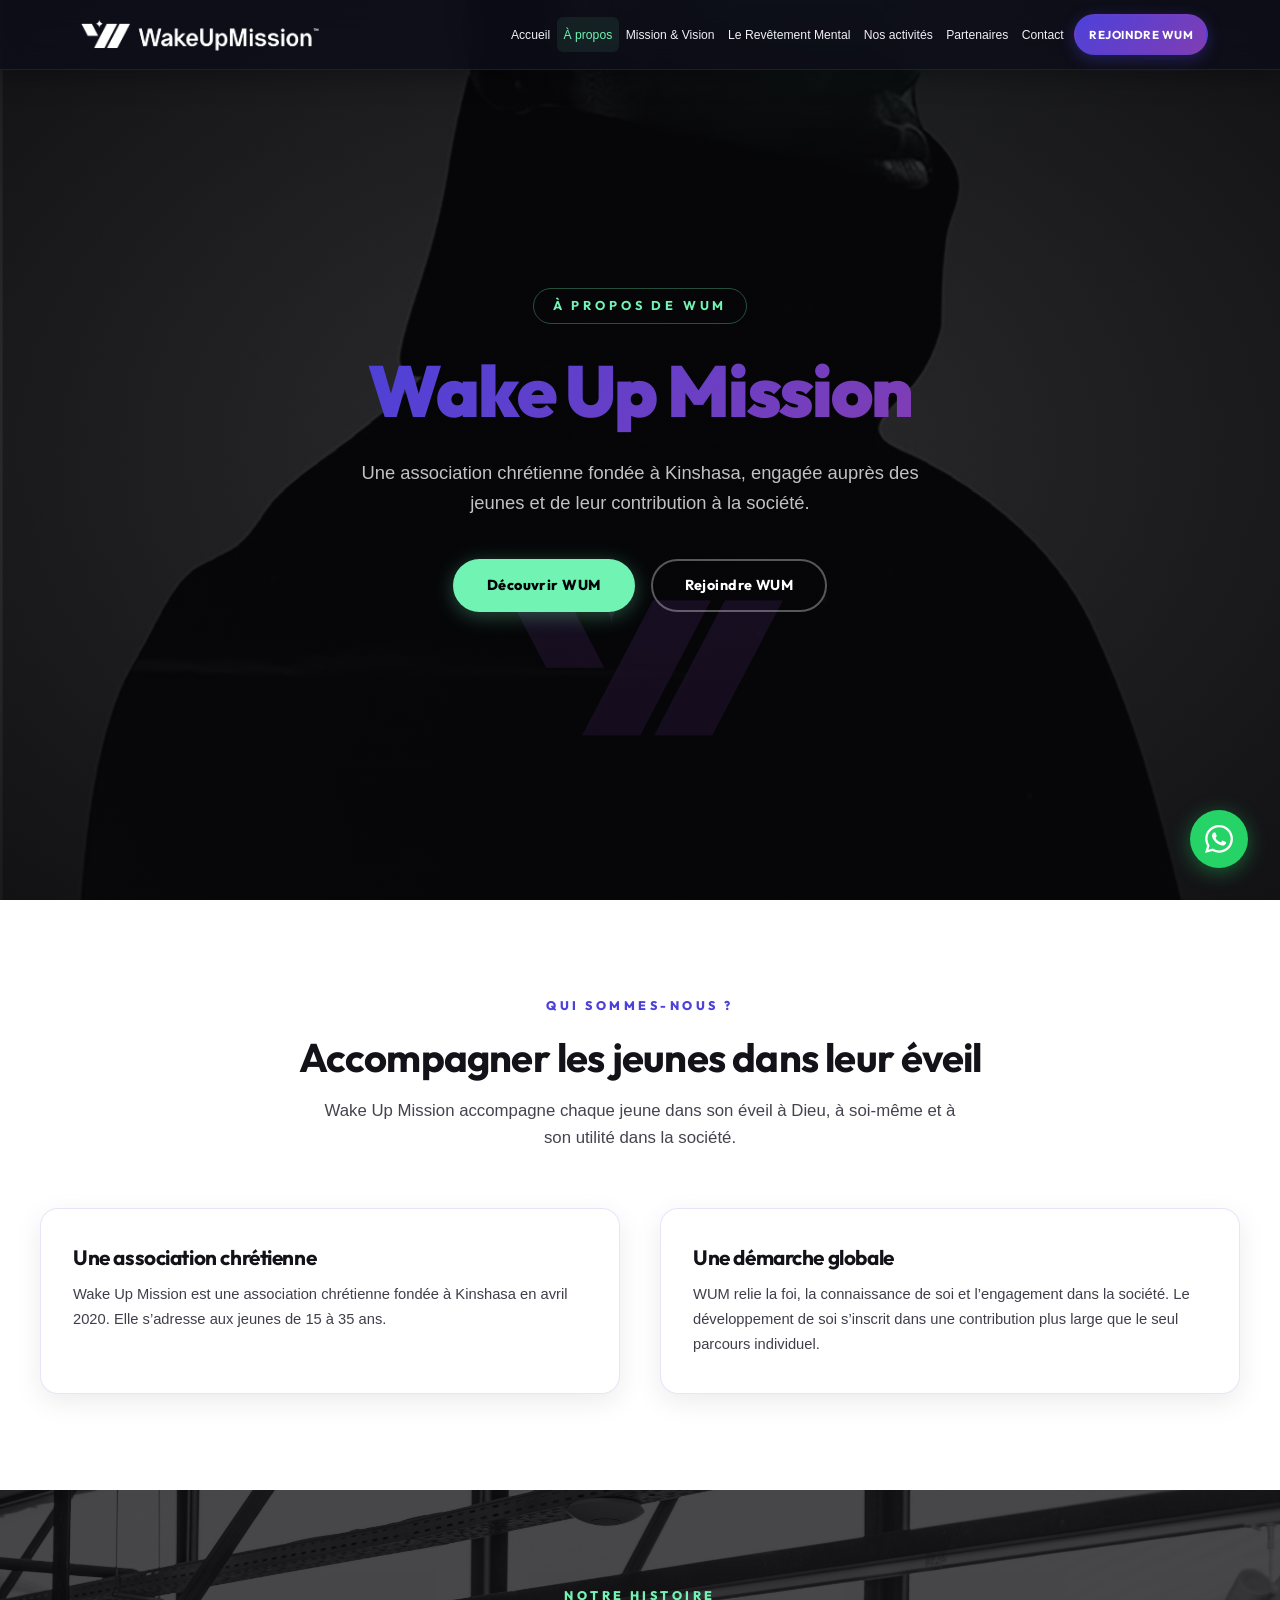
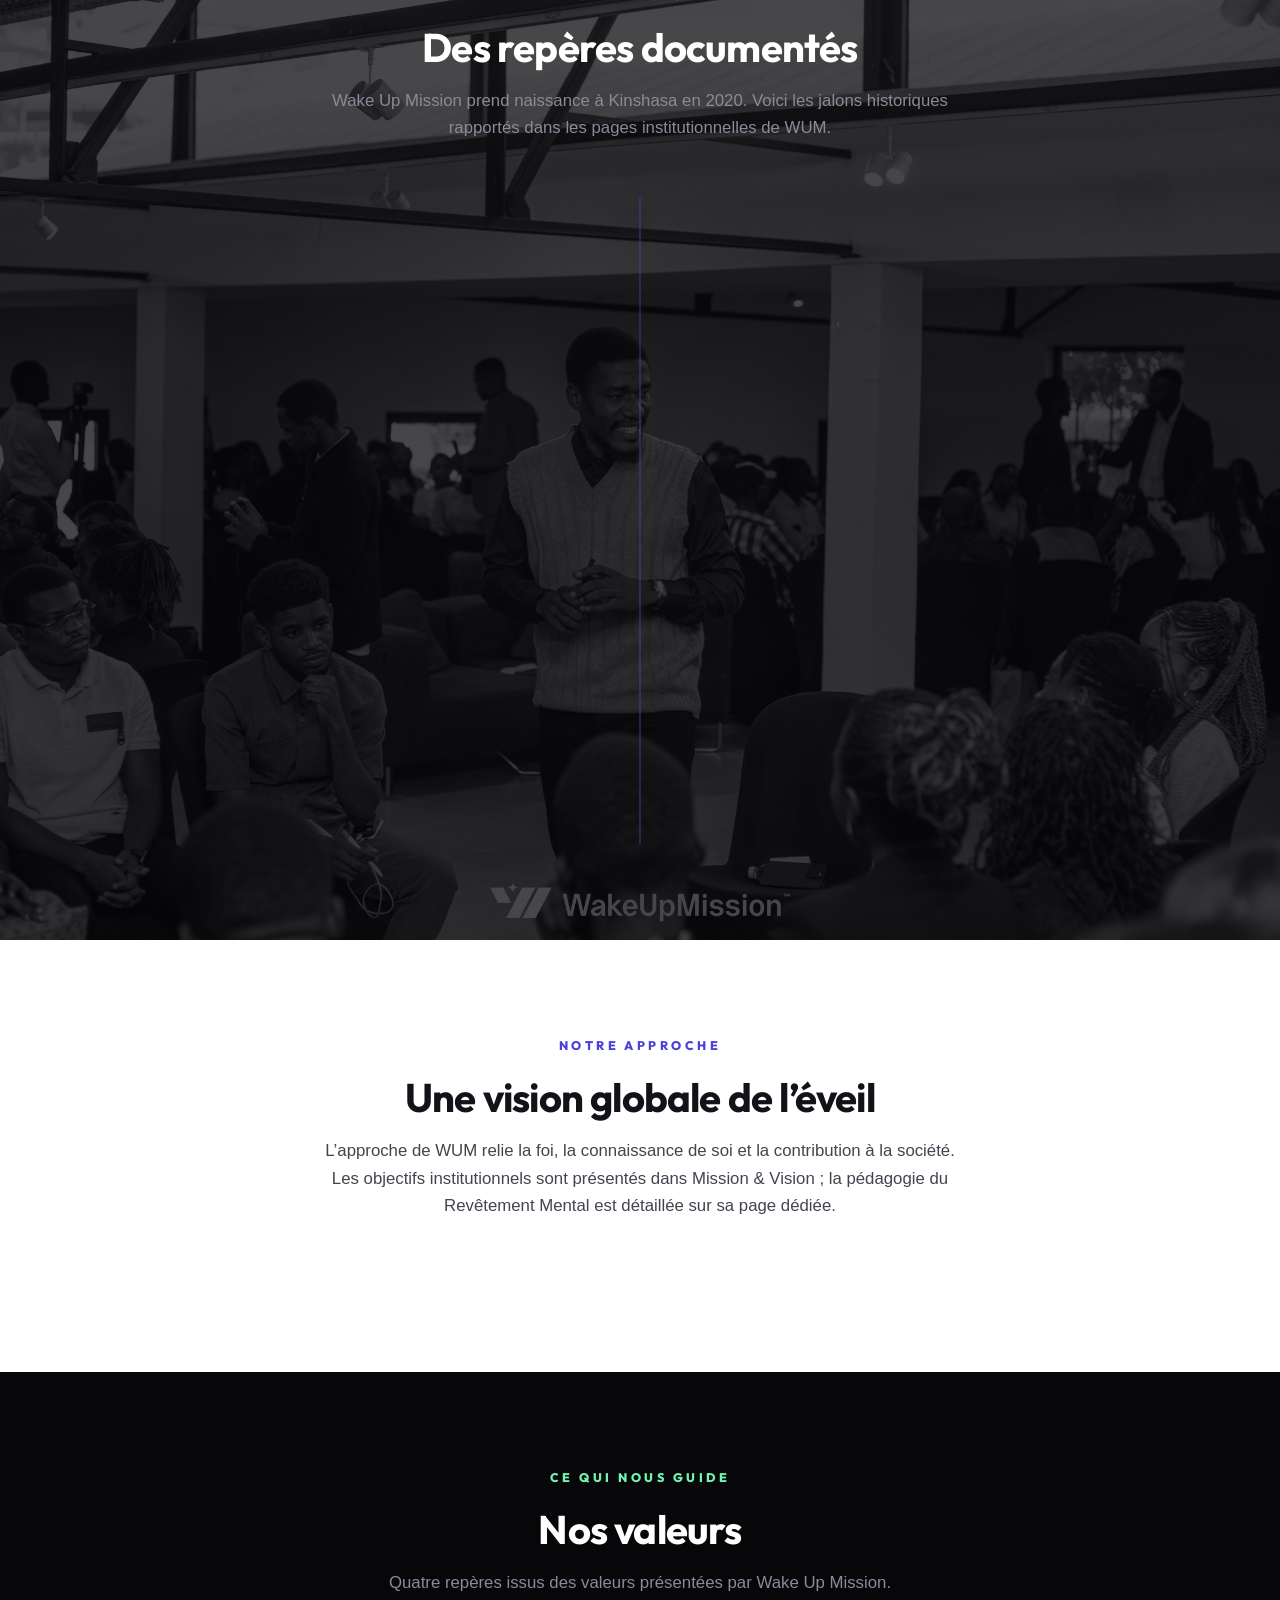
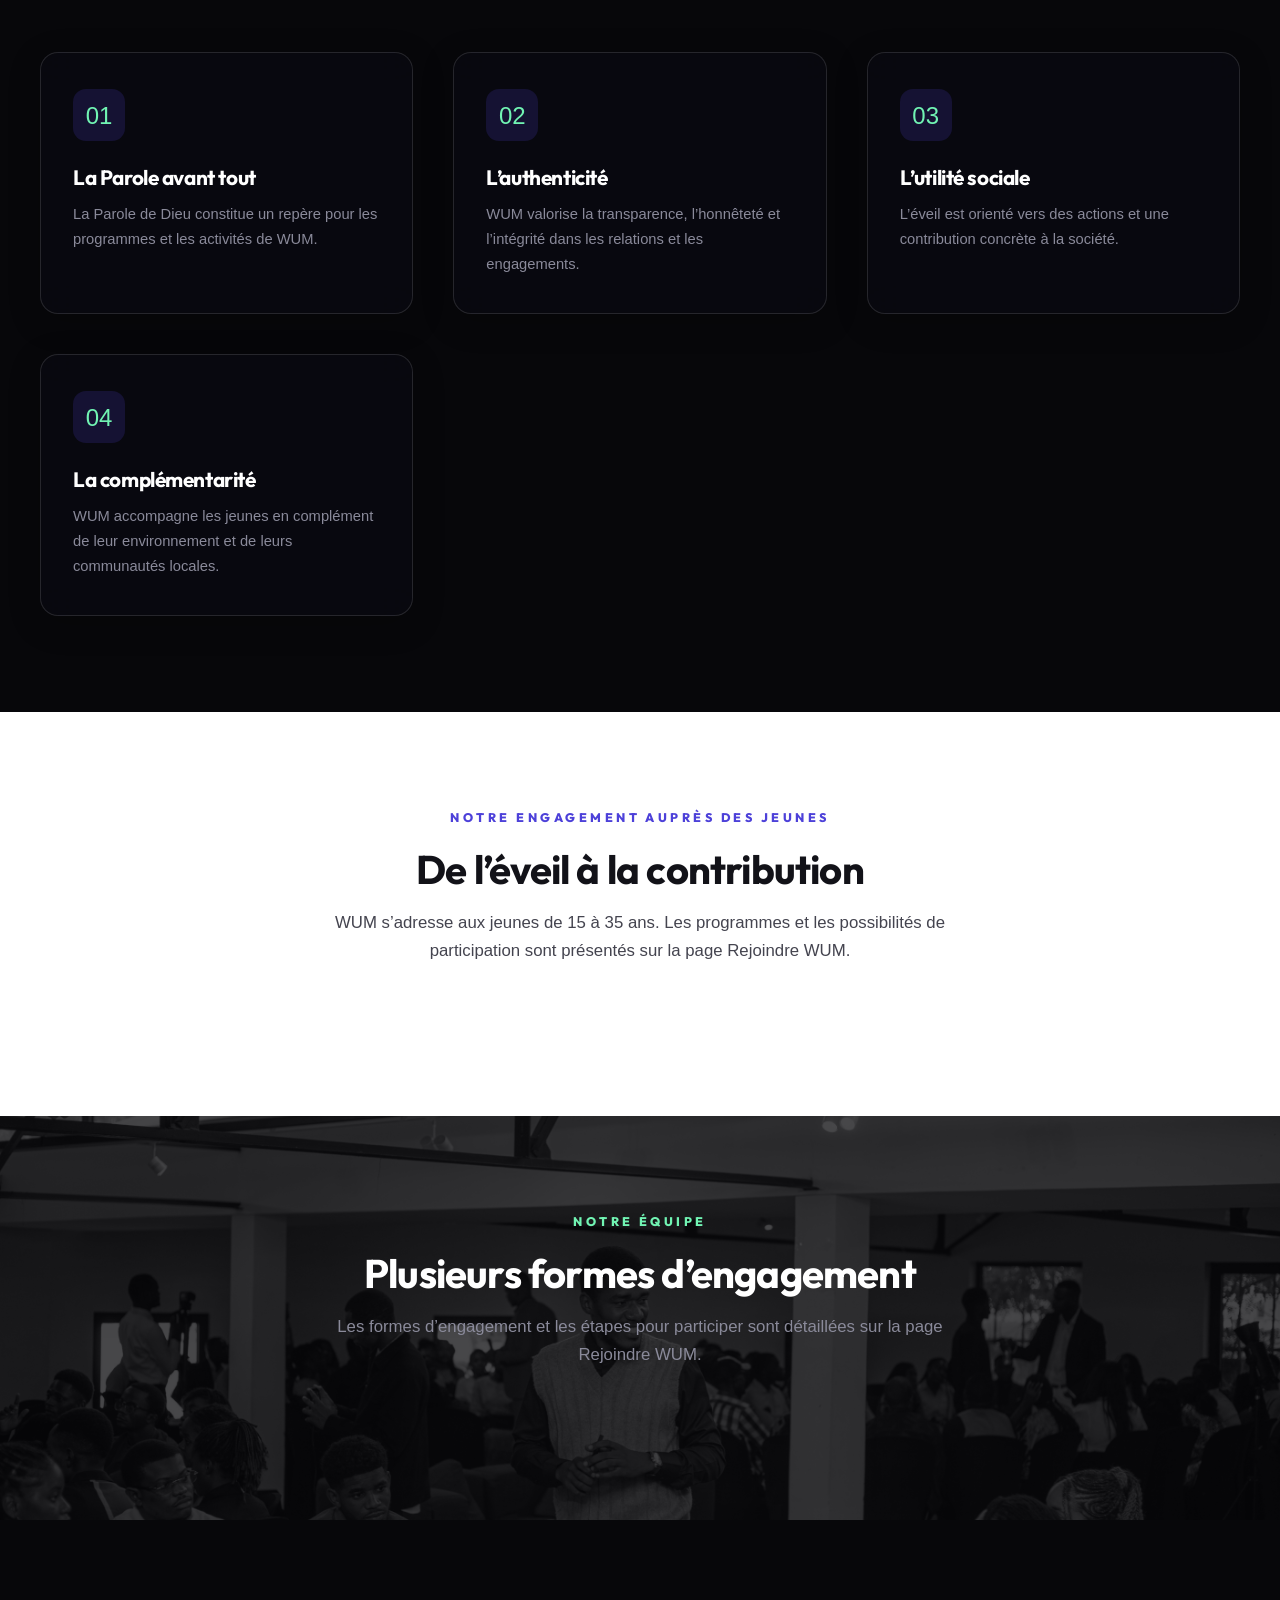
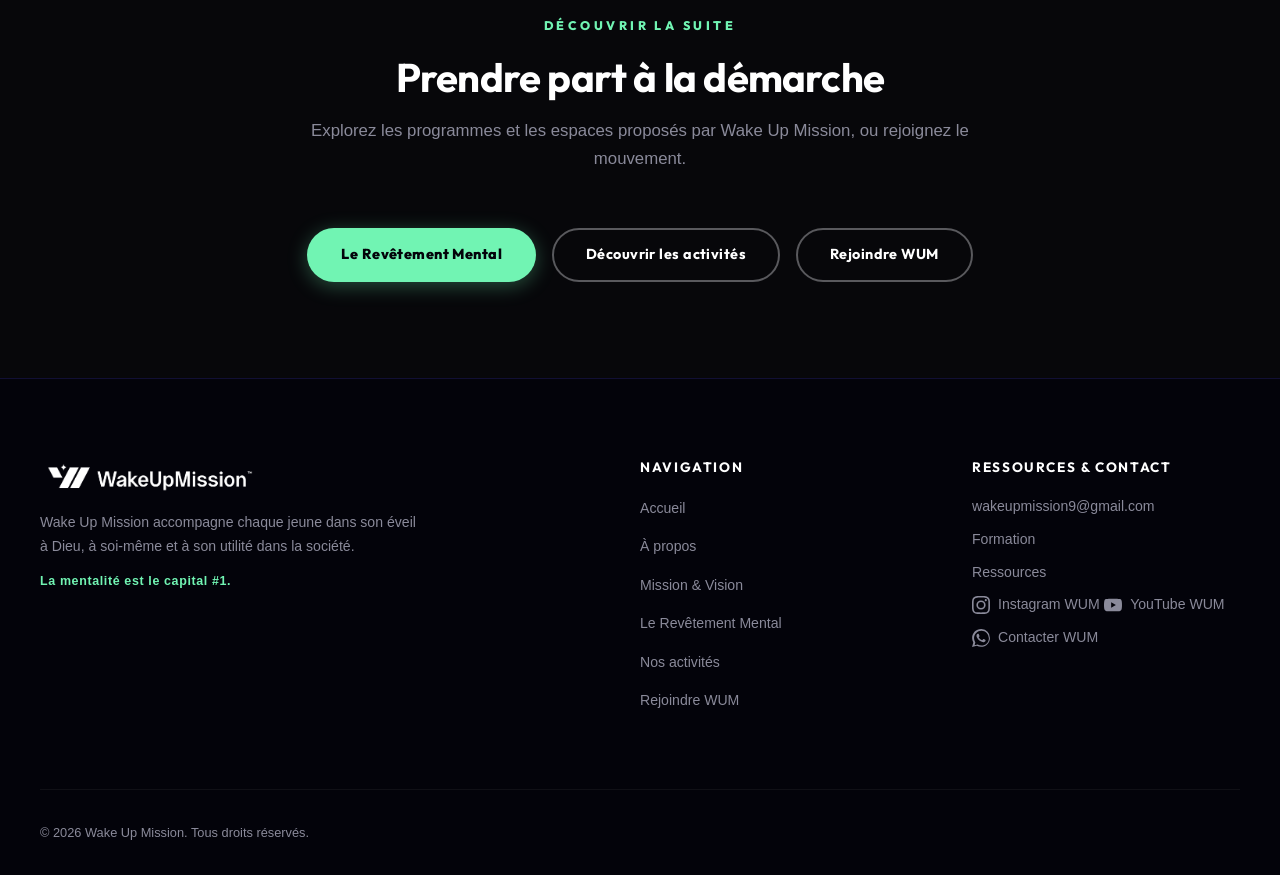
==== a-propos.html @ 87470d87 "Refonte et amélioration du site Wake Up Mission" ====
<!DOCTYPE html>
<html lang="fr">
<head>
  <meta charset="UTF-8" />
  <meta name="viewport" content="width=device-width, initial-scale=1.0" />
  <meta name="description" content="Découvrez Wake Up Mission, association chrétienne fondée à Kinshasa en 2020, sa mission auprès des jeunes, son approche et ses valeurs." />
  <meta name="author" content="Wake Up Mission" />
  <meta property="og:title" content="À propos de Wake Up Mission" />
  <meta property="og:description" content="Wake Up Mission accompagne chaque jeune dans son éveil à Dieu, à soi-même et à son utilité dans la société." />
  <meta property="og:type" content="website" />
  <link rel="icon" href="LOGO_WUM_PNG-01.png" type="image/png" />
  <link rel="manifest" href="manifest.json" />
  <meta name="theme-color" content="#4D41D9" />
  <link rel="stylesheet" href="css/style.css" />
  <link rel="stylesheet" href="css/a-propos.css" />
  <title>À propos de Wake Up Mission</title>
</head>
<body class="page-a-propos">
  <header id="site-header">
    <div class="header-container">
      <a href="index.html" class="logo-link" aria-label="Wake Up Mission - Accueil">
        <img src="LOGO_WUM_PNG-01.png" alt="Logo Wake Up Mission" class="logo-img" />
      </a>
      <nav class="nav-bureau" aria-label="Navigation principale">
        <a href="index.html" class="nav-lien">Accueil</a>
        <a href="a-propos.html" class="nav-lien actif" aria-current="page">À propos</a>
        <a href="mission.html" class="nav-lien">Mission &amp; Vision</a>
        <a href="revetement-mental.html" class="nav-lien">Le Revêtement Mental</a>
        <a href="activites.html" class="nav-lien">Nos activités</a>
        <a href="activites.html#titre-partenariat-rm5" class="nav-lien">Partenaires</a>
        <a href="contact.html" class="nav-lien">Contact</a>
        <a href="rejoindre.html" class="btn-nav-cta">Rejoindre WUM</a>
      </nav>
      <button class="toggle-mobile" id="toggle-menu-mobile" aria-label="Ouvrir le menu" aria-expanded="false">
        <span></span>
        <span></span>
        <span></span>
      </button>
    </div>
  </header>

  <div class="overlay-mobile" id="overlay-mobile"></div>
  <nav class="menu-mobile" id="menu-mobile" aria-label="Navigation mobile">
    <a href="index.html" class="nav-lien">Accueil</a>
    <a href="a-propos.html" class="nav-lien actif" aria-current="page">À propos</a>
    <a href="mission.html" class="nav-lien">Mission &amp; Vision</a>
    <a href="revetement-mental.html" class="nav-lien">Le Revêtement Mental</a>
    <a href="activites.html" class="nav-lien">Nos activités</a>
    <a href="activites.html#titre-partenariat-rm5" class="nav-lien">Partenaires</a>
    <a href="contact.html" class="nav-lien">Contact</a>
    <a href="rejoindre.html" class="btn-nav-cta">Rejoindre WUM</a>
  </nav>

  <main id="contenu-principal">
    <section id="hero" class="hero" aria-labelledby="titre-a-propos">
      <div class="hero-video-conteneur" aria-hidden="true"></div>
      <div class="hero-overlay" aria-hidden="true"></div>
      <div class="hero-contenu">
        <span class="hero-tagline">À propos de WUM</span>
        <h1 class="hero-titre" id="titre-a-propos"><span class="accent">Wake Up Mission</span></h1>
        <p class="hero-sous-titre">
          Une association chrétienne fondée à Kinshasa, engagée auprès des jeunes et de leur contribution à la société.
        </p>
        <div class="hero-actions">
          <a href="#qui-sommes-nous" class="btn btn-aqua">Découvrir WUM</a>
          <a href="rejoindre.html" class="btn btn-secondaire">Rejoindre WUM</a>
        </div>
      </div>
    </section>

    <section id="qui-sommes-nous" class="fond-clair" aria-labelledby="titre-qui-sommes-nous">
      <div class="section-conteneur">
        <span class="section-label">Qui sommes-nous ?</span>
        <h2 class="section-titre" id="titre-qui-sommes-nous">Accompagner les jeunes dans leur éveil</h2>
        <blockquote class="section-intro">
          Wake Up Mission accompagne chaque jeune dans son éveil à Dieu, à soi-même et à son utilité dans la société.
        </blockquote>
        <div class="grille-2">
          <article class="carte">
            <h3>Une association chrétienne</h3>
            <p>Wake Up Mission est une association chrétienne fondée à Kinshasa en avril 2020. Elle s’adresse aux jeunes de 15 à 35 ans.</p>
          </article>
          <article class="carte">
            <h3>Une démarche globale</h3>
            <p>WUM relie la foi, la connaissance de soi et l’engagement dans la société. Le développement de soi s’inscrit dans une contribution plus large que le seul parcours individuel.</p>
          </article>
        </div>
      </div>
    </section>

    <section id="histoire" class="fond-sombre-2" aria-labelledby="titre-histoire">
      <div class="section-conteneur">
        <span class="section-label">Notre histoire</span>
        <h2 class="section-titre" id="titre-histoire">Des repères documentés</h2>
        <p class="section-intro">Wake Up Mission prend naissance à Kinshasa en 2020. Voici les jalons historiques rapportés dans les pages institutionnelles de WUM.</p>
        <div class="timeline">
          <article class="timeline-item">
            <span class="timeline-point" aria-hidden="true"></span>
            <div class="timeline-contenu">
              <p class="timeline-date">Avril 2020 · Kinshasa</p>
              <h3>Fondation de Wake Up Mission</h3>
              <p>Le lancement officiel est daté du 19 avril 2020. Il est marqué par une conférence en ligne intitulée « La dernière heure ».</p>
            </div>
          </article>
          <article class="timeline-item">
            <span class="timeline-point" aria-hidden="true"></span>
            <div class="timeline-contenu">
              <p class="timeline-date">2021</p>
              <h3>Première édition du Revêtement Mental</h3>
              <p>La première édition de la conférence Revêtement Mental est documentée en 2021. Pour découvrir cette démarche, consultez sa page dédiée.</p>
              <a href="revetement-mental.html" class="btn btn-secondaire">Découvrir le Revêtement Mental</a>
            </div>
          </article>
        </div>
      </div>
    </section>

    <section id="approche" class="fond-clair" aria-labelledby="titre-approche">
      <div class="section-conteneur">
        <span class="section-label">Notre approche</span>
        <h2 class="section-titre" id="titre-approche">Une vision globale de l’éveil</h2>
        <p class="section-intro">L’approche de WUM relie la foi, la connaissance de soi et la contribution à la société. Les objectifs institutionnels sont présentés dans <a href="mission.html">Mission &amp; Vision</a> ; la pédagogie du Revêtement Mental est détaillée sur sa <a href="revetement-mental.html">page dédiée</a>.</p>
      </div>
    </section>

    <section id="valeurs" class="fond-sombre" aria-labelledby="titre-valeurs">
      <div class="section-conteneur">
        <span class="section-label">Ce qui nous guide</span>
        <h2 class="section-titre" id="titre-valeurs">Nos valeurs</h2>
        <p class="section-intro">Quatre repères issus des valeurs présentées par Wake Up Mission.</p>
        <div class="grille-2">
          <article class="carte">
            <div class="carte-icone" aria-hidden="true">01</div>
            <h3>La Parole avant tout</h3>
            <p>La Parole de Dieu constitue un repère pour les programmes et les activités de WUM.</p>
          </article>
          <article class="carte">
            <div class="carte-icone" aria-hidden="true">02</div>
            <h3>L’authenticité</h3>
            <p>WUM valorise la transparence, l’honnêteté et l’intégrité dans les relations et les engagements.</p>
          </article>
          <article class="carte">
            <div class="carte-icone" aria-hidden="true">03</div>
            <h3>L’utilité sociale</h3>
            <p>L’éveil est orienté vers des actions et une contribution concrète à la société.</p>
          </article>
          <article class="carte">
            <div class="carte-icone" aria-hidden="true">04</div>
            <h3>La complémentarité</h3>
            <p>WUM accompagne les jeunes en complément de leur environnement et de leurs communautés locales.</p>
          </article>
        </div>
      </div>
    </section>

    <section id="engagement" class="fond-clair" aria-labelledby="titre-engagement">
      <div class="section-conteneur">
        <span class="section-label">Notre engagement auprès des jeunes</span>
        <h2 class="section-titre" id="titre-engagement">De l’éveil à la contribution</h2>
        <p class="section-intro">WUM s’adresse aux jeunes de 15 à 35 ans. Les programmes et les possibilités de participation sont présentés sur la page <a href="rejoindre.html">Rejoindre WUM</a>.</p>
      </div>
    </section>

    <section id="equipe" class="fond-sombre-2" aria-labelledby="titre-equipe">
      <div class="section-conteneur">
        <span class="section-label">Notre équipe</span>
        <h2 class="section-titre" id="titre-equipe">Plusieurs formes d’engagement</h2>
        <p class="section-intro">Les formes d’engagement et les étapes pour participer sont détaillées sur la page <a href="rejoindre.html">Rejoindre WUM</a>.</p>
      </div>
    </section>

    <section id="participer" class="fond-sombre" aria-labelledby="titre-participer">
      <div class="section-conteneur">
        <span class="section-label">Découvrir la suite</span>
        <h2 class="section-titre" id="titre-participer">Prendre part à la démarche</h2>
        <p class="section-intro">Explorez les programmes et les espaces proposés par Wake Up Mission, ou rejoignez le mouvement.</p>
        <div class="hero-actions">
          <a href="revetement-mental.html" class="btn btn-aqua">Le Revêtement Mental</a>
          <a href="activites.html" class="btn btn-secondaire">Découvrir les activités</a>
          <a href="rejoindre.html" class="btn btn-secondaire">Rejoindre WUM</a>
        </div>
      </div>
    </section>
  </main>

  <footer aria-label="Pied de page">
    <div class="footer-grille">
      <div class="footer-marque">
        <div style="display:flex; align-items:center; gap:0.75rem; margin-bottom:1rem;">
          <img src="LOGO_WUM_PNG-01.png" alt="Logo Wake Up Mission" style="height:36px; width:auto;" />
        </div>
        <p>Wake Up Mission accompagne chaque jeune dans son éveil à Dieu, à soi-même et à son utilité dans la société.</p>
        <span class="slogan">La mentalité est le capital #1.</span>
      </div>
      <div class="footer-liens">
        <h4>Navigation</h4>
        <ul>
          <li><a href="index.html">Accueil</a></li>
          <li><a href="a-propos.html" aria-current="page">À propos</a></li>
          <li><a href="mission.html">Mission &amp; Vision</a></li>
          <li><a href="revetement-mental.html">Le Revêtement Mental</a></li>
          <li><a href="activites.html">Nos activités</a></li>
          <li><a href="rejoindre.html">Rejoindre WUM</a></li>
        </ul>
      </div>
      <div class="footer-contact">
        <h4>Ressources &amp; contact</h4>
        <p><a href="mailto:wakeupmission9@gmail.com">wakeupmission9@gmail.com</a></p>
        <p><a href="formations.html">Formation</a></p>
        <p><a href="ressources.html">Ressources</a></p>
        <p class="icone-reseau">
          <svg viewBox="0 0 24 24" fill="currentColor" aria-hidden="true"><path d="M12 2.163c3.204 0 3.584.012 4.85.07 3.252.148 4.771 1.691 4.919 4.919.058 1.265.069 1.645.069 4.849 0 3.205-.012 3.584-.069 4.849-.149 3.225-1.664 4.771-4.919 4.919-1.266.058-1.644.07-4.85.07-3.204 0-3.584-.012-4.849-.07-3.26-.149-4.771-1.699-4.919-4.92-.058-1.265-.07-1.644-.07-4.849 0-3.204.013-3.583.07-4.849.149-3.227 1.664-4.771 4.919-4.919 1.266-.057 1.645-.069 4.849-.069zM12 0C8.741 0 8.333.014 7.053.072 2.695.272.273 2.69.073 7.052.014 8.333 0 8.741 0 12c0 3.259.014 3.668.072 4.948.2 4.358 2.618 6.78 6.98 6.98C8.333 23.986 8.741 24 12 24c3.259 0 3.668-.014 4.948-.072 4.354-.2 6.782-2.618 6.979-6.98.059-1.28.073-1.689.073-4.948 0-3.259-.014-3.667-.072-4.947-.196-4.354-2.617-6.78-6.979-6.98C15.668.014 15.259 0 12 0zm0 5.838a6.162 6.162 0 100 12.324 6.162 6.162 0 000-12.324zM12 16a4 4 0 110-8 4 4 0 010 8zm6.406-11.845a1.44 1.44 0 100 2.881 1.44 1.44 0 000-2.881z"/></svg>
          <a href="https://www.instagram.com/mywake_up" target="_blank" rel="noopener noreferrer">Instagram WUM</a>
        </p>
        <p class="icone-reseau">
          <svg viewBox="0 0 24 24" fill="currentColor" aria-hidden="true"><path d="M23.498 6.186a3.016 3.016 0 00-2.122-2.136C19.505 3.545 12 3.545 12 3.545s-7.505 0-9.377.505A3.017 3.017 0 00.502 6.186C0 8.07 0 12 0 12s0 3.93.502 5.814a3.016 3.016 0 002.122 2.136c1.871.505 9.376.505 9.376.505s7.505 0 9.377-.505a3.015 3.015 0 002.122-2.136C24 15.93 24 12 24 12s0-3.93-.502-5.814zM9.545 15.568V8.432L15.818 12l-6.273 3.568z"/></svg>
          <a href="https://www.youtube.com/@wakeupmission" target="_blank" rel="noopener noreferrer">YouTube WUM</a>
        </p>
        <p class="icone-reseau">
          <svg viewBox="0 0 24 24" fill="currentColor" aria-hidden="true"><path d="M17.472 14.382c-.297-.149-1.758-.867-2.03-.967-.273-.099-.471-.148-.67.15-.197.297-.767.966-.94 1.164-.173.199-.347.298-.644.075-.297-.15-1.255-.463-2.39-1.475-.883-.788-1.48-1.761-1.653-2.059-.173-.297-.018-.458.13-.606.134-.133.298-.347.446-.52.149-.174.198-.298.298-.497.099-.198.05-.371-.025-.52-.075-.149-.669-1.612-.916-2.207-.242-.579-.487-.5-.669-.51-.173-.008-.371-.01-.57-.01-.198 0-.52.074-.792.372-.272.297-1.04 1.016-1.04 2.479 0 1.462 1.065 2.875 1.213 3.074.149.198 2.096 3.2 5.077 4.487.709.306 1.262.489 1.694.625.712.227 1.36.195 1.871.118.571-.085 1.758-.719 2.006-1.413.248-.694.248-1.289.173-1.413m-5.421 7.403h-.004a9.87 9.87 0 01-5.031-1.378l-.361-.214-3.741.982.998-3.648-.235-.374a9.86 9.86 0 01-1.51-5.26c.001-5.45 4.436-9.884 9.888-9.884 2.64 0 5.122 1.03 6.988 2.898a9.825 9.825 0 012.893 6.994c-.003 5.45-4.437 9.884-9.885 9.884m8.413-18.297A11.815 11.815 0 0012.05 0C5.495 0 .16 5.335.157 11.892c0 2.096.547 4.142 1.588 5.945L.057 24l6.305-1.654a11.882 11.882 0 005.683 1.448h.005c6.554 0 11.89-5.335 11.893-11.893a11.821 11.821 0 00-3.48-8.413Z"/></svg>
          <a href="https://wa.me/243835620138?text=Bonjour%20Wake%20Up%20Mission" target="_blank" rel="noopener noreferrer">Contacter WUM</a>
        </p>
      </div>
    </div>
    <div class="footer-bas">
      <p>© 2026 Wake Up Mission. Tous droits réservés.</p>
    </div>
  </footer>

  <a href="https://wa.me/243835620138?text=Bonjour%20Wake%20Up%20Mission" class="whatsapp-flottant" aria-label="Contacter WUM sur WhatsApp" title="Contacter WUM sur WhatsApp" target="_blank" rel="noopener noreferrer">
    <svg viewBox="0 0 24 24" xmlns="http://www.w3.org/2000/svg" aria-hidden="true">
      <path d="M17.472 14.382c-.297-.149-1.758-.867-2.03-.967-.273-.099-.471-.148-.67.15-.197.297-.767.966-.94 1.164-.173.199-.347.223-.644.075-.297-.15-1.255-.463-2.39-1.475-.883-.788-1.48-1.761-1.653-2.059-.173-.297-.018-.458.13-.606.134-.133.298-.347.446-.52.149-.174.198-.298.298-.497.099-.198.05-.371-.025-.52-.075-.149-.669-1.612-.916-2.207-.242-.579-.487-.5-.669-.51-.173-.008-.371-.01-.57-.01-.198 0-.52.074-.792.372-.272.297-1.04 1.016-1.04 2.479 0 1.462 1.065 2.875 1.213 3.074.149.198 2.096 3.2 5.077 4.487.709.306 1.262.489 1.694.625.712.227 1.36.195 1.871.118.571-.085 1.758-.719 2.006-1.413.248-.694.248-1.289.173-1.413-.074-.124-.272-.198-.57-.347m-5.421 7.403h-.004a9.87 9.87 0 01-5.031-1.378l-.361-.214-3.741.982.998-3.648-.235-.374a9.86 9.86 0 01-1.51-5.26c.001-5.45 4.436-9.884 9.888-9.884 2.64 0 5.122 1.03 6.988 2.898a9.825 9.825 0 012.893 6.994c-.003 5.45-4.437 9.884-9.885 9.884m8.413-18.297A11.815 11.815 0 0012.05 0C5.495 0 .16 5.335.157 11.892c0 2.096.547 4.142 1.588 5.945L.057 24l6.305-1.654a11.882 11.882 0 005.683 1.448h.005c6.554 0 11.89-5.335 11.893-11.893a11.821 11.821 0 00-3.48-8.413Z" />
    </svg>
  </a>

  <script src="js/config.js"></script>
  <script src="js/app.js"></script>
</body>
</html>
---- css/style.css ----
/* ==========================================================================
   WAKE UP MISSION - FEUILLE DE STYLE PRINCIPALE (style.css)
   ==========================================================================
   
   ORGANISATION :
   1. Variables CSS (couleurs, polices, transitions)
   2. Reset & Base
   3. Header & Navigation
   4. Hero Section
   5. Sections & Layout
   6. Composants (boutons, cartes, badges)
   7. Timeline
   8. 5 Signes du Wake Up
   9. Activités & Billetterie
   10. Formulaires
   11. Onglets (Tabs)
   12. Module Onboarding
   13. Tableau de Bord
   14. Footer
   15. Bouton WhatsApp flottant
   16. Modal RM5
   17. Responsive Mobile
   
   PALETTE OFFICIELLE (Source : identité_visuelle.pdf, page 50) :
   - Bleu principal  : #4D41D9
   - Violet          : #803DB4
   - Aqua Marine     : #71F4B3  (anciennement #5CFFB0)
   - Noir            : #000000
   - Gris clair      : #D4D6D5
   - Blanc           : #FFFFFF
   
   POUR MODIFIER LES COULEURS : changer uniquement les variables :root
   POUR AJOUTER UNE SECTION : suivre le modèle section/section-container
   ========================================================================== */

/* ------------------------------------------------------------------
   1. VARIABLES CSS - Charte graphique officielle WUM
   Modifier ici pour changer l'ensemble du design du site.
   ------------------------------------------------------------------ */
@import url('https://fonts.googleapis.com/css2?family=Outfit:wght@300;400;500;600;700;800;900&family=Nexa:wght@300;400;500;600;700&display=swap');

:root {
  /* --- Couleurs principales (officielle identité visuelle WUM) --- */
  --bleu-principal: #4D41D9;      /* Couleur bleue principale du logo */
  --violet: #803DB4;              /* Violet secondaire */
  --aqua-marine: #71F4B3;         /* Couleur vive d'accentuation (anciennement #5CFFB0) */
  --noir: #000000;
  --gris-clair: #D4D6D5;
  --blanc: #FFFFFF;

  /* --- Fonds des sections --- */
  --fond-sombre: #07070A;         /* Fond très sombre (dark mode) */
  --fond-sombre-2: #0F0F18;      /* Fond légèrement plus clair pour les cartes */
  --fond-clair: #FFFFFF;          /* Fond blanc pour sections claires */

  /* --- Textes --- */
  --texte-clair: #F0F0F6;         /* Texte sur fond sombre */
  --texte-sombre: #121218;        /* Texte sur fond clair */
  --texte-secondaire: #8A8A9A;    /* Légendes, sous-titres */

  /* --- Dégradés --- */
  --gradient-bleu-violet: linear-gradient(135deg, #4D41D9 0%, #803DB4 100%);
  --gradient-sombre: linear-gradient(180deg, #07070A 0%, #0F0F18 100%);
  --gradient-aqua: linear-gradient(135deg, #71F4B3 0%, #4D41D9 100%);
  --glass-bg: rgba(13, 13, 25, 0.80);
  --glass-border: rgba(77, 65, 217, 0.25);
  --glass-shadow: 0 8px 40px rgba(0, 0, 0, 0.5);
  --overlay-photo: rgba(7, 7, 10, 0.74);
  --verre-sombre: rgba(12, 12, 22, 0.48);
  --verre-clair: rgba(255, 255, 255, 0.58);
  --texte-footer: #8A8A9A;
  --blanc: #FFFFFF;
  --bleu-principal: #4D41D9;
  --police-titre: 'Outfit', sans-serif;

  /* --- Typographies --- */
  /* Police display condensée pour les titres (SemiBold à Black) */
  --police-titre: 'Outfit', sans-serif;
  /* Police douce pour le texte courant (Nexa selon charte WUM) */
  --police-corps: 'Nexa', sans-serif;

  /* --- Transitions --- */
  --transition-lisse: all 0.35s cubic-bezier(0.25, 0.8, 0.25, 1);
  --transition-rapide: all 0.18s ease;

  /* --- Espacements standard --- */
  --max-largeur: 1200px;
  --padding-section: 6rem 2rem;
}


/* ------------------------------------------------------------------
   2. RESET & BASE
   Styles de réinitialisation et valeurs par défaut globales.
   ------------------------------------------------------------------ */
*, *::before, *::after {
  margin: 0;
  padding: 0;
  box-sizing: border-box;
}

html {
  scroll-behavior: smooth;
  font-size: 16px;
}

body {
  font-family: var(--police-corps);
  background-color: var(--fond-sombre);
  /* Background image removed per request */
  background-image: none;
  color: var(--texte-clair);
  line-height: 1.65;
  overflow-x: hidden;
  -webkit-font-smoothing: antialiased;
}

/* Titres : utilisation de la police Outfit pour toute la hiérarchie */
h1, h2, h3, h4, h5, h6 {
  font-family: var(--police-titre);
  font-weight: 700;
  letter-spacing: -0.02em;
  line-height: 1.2;
}

a {
  text-decoration: none;
  color: inherit;
  transition: var(--transition-rapide);
}

img {
  max-width: 100%;
  height: auto;
  display: block;
}

ul {
  list-style: none;
}


/* ------------------------------------------------------------------
   3. HEADER & NAVIGATION
   Barre de navigation fixe avec effet glassmorphism.
   
   COMMENT MODIFIER :
   - Changer la hauteur : modifier padding dans .header-container
   - Changer la couleur de fond : modifier --glass-bg
   - Ajouter/supprimer des liens : modifier les HTML des nav
   ------------------------------------------------------------------ */
header {
  position: fixed;
  top: 0;
  left: 0;
  width: 100%;
  z-index: 1000;
  background: var(--glass-bg);
  backdrop-filter: blur(14px);
  -webkit-backdrop-filter: blur(14px);
  border-bottom: 1px solid var(--glass-border);
  box-shadow: 0 2px 30px rgba(0, 0, 0, 0.4);
  transition: var(--transition-lisse);
}

.header-container {
  display: flex;
  justify-content: space-between;
  align-items: center;
  max-width: var(--max-largeur);
  margin: 0 auto;
  padding: 0.85rem 2rem;
}

/* --- Logo et nom de la structure --- */
.logo-link {
  display: flex;
  align-items: center;
  gap: 0.75rem;
}

.logo-img {
  height: 42px;
  width: auto;
  object-fit: contain;
}

/* Nom affiché à côté du logo — uniquement "Wake Up Mission" */
.logo-texte {
  font-family: var(--police-titre);
  font-size: 1.05rem;
  font-weight: 800;
  color: var(--blanc);
  letter-spacing: 0.04em;
  line-height: 1.15;
}

/* --- Navigation bureau (desktop) --- */
.nav-bureau {
  display: flex;
  align-items: center;
  gap: 0.25rem;
}

.nav-lien {
  font-size: 0.875rem;
  font-weight: 500;
  padding: 0.45rem 0.9rem;
  color: var(--texte-clair);
  border-radius: 6px;
  transition: var(--transition-rapide);
}

.nav-lien:hover,
.nav-lien.actif {
  color: var(--aqua-marine);
  background: rgba(113, 244, 179, 0.08);
}

/* Bouton CTA dans la nav */
.btn-nav-cta {
  background: var(--gradient-bleu-violet);
  color: var(--blanc) !important;
  font-weight: 700;
  padding: 0.55rem 1.3rem;
  border-radius: 50px;
  border: 2px solid transparent;
  font-family: var(--police-titre);
  font-size: 0.8rem;
  letter-spacing: 0.04em;
  text-transform: uppercase;
  box-shadow: 0 4px 15px rgba(77, 65, 217, 0.35);
  transition: var(--transition-lisse);
  margin-left: 0.5rem;
}

.btn-nav-cta:hover {
  background: transparent;
  border-color: var(--bleu-principal);
  color: var(--blanc) !important;
  box-shadow: 0 4px 20px rgba(77, 65, 217, 0.5);
  transform: translateY(-2px);
}

/* --- Bouton bascule menu mobile --- */
.toggle-mobile {
  display: none;
  background: none;
  border: none;
  cursor: pointer;
  padding: 0.4rem;
  flex-direction: column;
  gap: 5px;
}

.toggle-mobile span {
  display: block;
  width: 26px;
  height: 2px;
  background-color: var(--blanc);
  transition: var(--transition-lisse);
  transform-origin: center;
}

/* Animation croix lors de l'ouverture */
.toggle-mobile.ouvert span:nth-child(1) { transform: rotate(45deg) translate(5px, 5px); }
.toggle-mobile.ouvert span:nth-child(2) { opacity: 0; transform: scaleX(0); }
.toggle-mobile.ouvert span:nth-child(3) { transform: rotate(-45deg) translate(5px, -5px); }

/* --- Panneau de navigation mobile ---
   NOTE: Ce panneau n'est visible qu'en version mobile (max-width: 992px).
   Il est masqué sur desktop via display:none du .toggle-mobile.
   ------------------------------------------------------------------ */
.menu-mobile {
  position: fixed;
  top: 0;
  right: -100%;
  width: 280px;
  height: 100vh;
  background: #0D0D1A;
  border-left: 1px solid var(--glass-border);
  padding: 5.5rem 1.75rem 2rem 1.75rem;
  display: flex;
  flex-direction: column;
  gap: 0.5rem;
  box-shadow: -15px 0 40px rgba(0, 0, 0, 0.6);
  transition: right 0.4s cubic-bezier(0.25, 0.8, 0.25, 1);
  z-index: 999;
}

.menu-mobile.ouvert {
  right: 0;
}

/* Overlay sombre derrière le menu mobile */
.overlay-mobile {
  display: none;
  position: fixed;
  top: 0;
  left: 0;
  width: 100vw;
  height: 100vh;
  background: rgba(0, 0, 0, 0.7);
  z-index: 998;
}

.overlay-mobile.actif {
  display: block;
}

.menu-mobile .nav-lien {
  font-size: 1.05rem;
  padding: 0.7rem 1rem;
}

.menu-mobile .btn-nav-cta {
  margin-left: 0;
  margin-top: 1rem;
  text-align: center;
  display: block;
}


/* ------------------------------------------------------------------
   4. HERO SECTION - Page d'accueil
   Bannière principale de plein écran avec vidéo d'ambiance.
   
   COMMENT MODIFIER :
   - Remplacer la vidéo : changer l'attribut src dans <video>
   - Modifier le texte : éditer le contenu dans index.html
   - Ajuster l'opacité de la vidéo : modifier opacity dans .hero-video
   ------------------------------------------------------------------ */
.hero {
  position: relative;
  height: 100vh;
  min-height: 620px;
  display: flex;
  align-items: center;
  justify-content: center;
  padding: 0 2rem;
  overflow: hidden;
  background-image: url('../Image/WUM_ID.png');
  background-position: center center;
  background-size: cover;
  background-repeat: no-repeat;
}

/* Conteneur de la boucle vidéo */
.hero-video-conteneur {
  position: absolute;
  inset: 0;
  z-index: 1;
}

.hero-video {
  width: 100%;
  height: 100%;
  object-fit: cover;
  opacity: 0.28;
  filter: saturate(1.3) hue-rotate(-10deg);
}

/* Overlay dégradé sombre par-dessus la vidéo */
.hero-overlay {
  position: absolute;
  inset: 0;
  background: radial-gradient(ellipse at center, rgba(7, 7, 10, 0.72) 0%, rgba(7, 7, 10, 0.92) 100%);
  z-index: 2;
}

.hero-contenu {
  position: relative;
  z-index: 3;
  max-width: 820px;
  text-align: center;
}

.hero-tagline {
  display: inline-block;
  font-family: var(--police-titre);
  font-size: 0.8rem;
  font-weight: 700;
  color: var(--aqua-marine);
  letter-spacing: 0.3em;
  text-transform: uppercase;
  margin-bottom: 1.5rem;
  padding: 0.4rem 1.2rem;
  border: 1px solid rgba(113, 244, 179, 0.3);
  border-radius: 50px;
}

.hero-titre {
  font-size: clamp(2.5rem, 6vw, 4.5rem);
  font-weight: 900;
  color: var(--blanc);
  margin-bottom: 1.5rem;
  letter-spacing: -0.03em;
}

.hero-titre .accent {
  background: var(--gradient-bleu-violet);
  -webkit-background-clip: text;
  -webkit-text-fill-color: transparent;
  background-clip: text;
}

.hero-sous-titre {
  font-size: 1.15rem;
  color: rgba(240, 240, 246, 0.8);
  margin-bottom: 2.5rem;
  max-width: 600px;
  margin-left: auto;
  margin-right: auto;
  font-weight: 400;
}

.hero-actions {
  display: flex;
  gap: 1rem;
  justify-content: center;
  flex-wrap: wrap;
}

/* Badge Instagram dans le Hero */
.hero-instagram {
  display: flex;
  align-items: center;
  gap: 0.6rem;
  justify-content: center;
  margin-top: 2rem;
  opacity: 0.65;
}

.hero-instagram a {
  font-size: 0.85rem;
  color: var(--aqua-marine);
  font-weight: 500;
}

.hero-instagram a:hover { opacity: 0.8; }


/* ------------------------------------------------------------------
   5. SECTIONS & LAYOUT GÉNÉRAL
   Chaque section alterne entre fond sombre et fond clair.
   ------------------------------------------------------------------ */
section {
  padding: var(--padding-section);
  width: 100%;
}

.section-conteneur {
  max-width: var(--max-largeur);
  margin: 0 auto;
  width: 100%;
}

/* Label discret au-dessus du titre de section */
.section-label {
  display: block;
  font-family: var(--police-titre);
  font-size: 0.78rem;
  font-weight: 800;
  letter-spacing: 0.28em;
  text-transform: uppercase;
  margin-bottom: 1rem;
  text-align: center;
}

.fond-sombre .section-label { color: var(--aqua-marine); }
.fond-sombre-2 .section-label { color: var(--aqua-marine); }
.fond-clair .section-label { color: var(--bleu-principal); }

.section-titre {
  font-size: clamp(1.8rem, 4vw, 2.5rem);
  text-align: center;
  margin-bottom: 1rem;
}

.fond-sombre .section-titre { color: var(--blanc); }
.fond-sombre-2 .section-titre { color: var(--blanc); }
.fond-clair .section-titre { color: var(--texte-sombre); }

.section-intro {
  text-align: center;
  max-width: 660px;
  margin: 0 auto 3.5rem auto;
  font-size: 1.05rem;
}

.fond-sombre .section-intro { color: var(--texte-secondaire); }
.fond-sombre-2 .section-intro { color: var(--texte-secondaire); }
.fond-clair .section-intro { color: #44444F; }

/* Fond des sections */
.fond-sombre {
  background-color: var(--fond-sombre);
  color: var(--texte-clair);
}

.fond-sombre-2 {
  position: relative;
  isolation: isolate;
  background-color: var(--fond-sombre-2);
  background-image: url('../Image/IMG_1357.JPG');
  background-position: center center;
  background-size: cover;
  background-repeat: no-repeat;
  color: var(--texte-clair);
}

.fond-sombre-2::before {
  content: '';
  position: absolute;
  inset: 0;
  background: var(--overlay-photo);
  z-index: 0;
  pointer-events: none;
}

.fond-sombre-2 > * {
  position: relative;
  z-index: 1;
}

.fond-clair {
  background-color: var(--fond-clair);
  color: var(--texte-sombre);
}

/* Grilles réutilisables */
.grille-3 {
  display: grid;
  grid-template-columns: repeat(auto-fit, minmax(280px, 1fr));
  gap: 2rem;
}

.grille-2 {
  display: grid;
  grid-template-columns: repeat(auto-fit, minmax(320px, 1fr));
  gap: 2.5rem;
}


/* ------------------------------------------------------------------
   6. COMPOSANTS : BOUTONS
   Tous les boutons du site. Utiliser les classes suivantes :
   .btn-primaire   = bouton plein (fond bleu-violet)
   .btn-secondaire = bouton contour (transparent + bordure)
   .btn-aqua       = bouton aqua marine (pour les CTA importants)
   ------------------------------------------------------------------ */
.btn {
  display: inline-flex;
  align-items: center;
  justify-content: center;
  gap: 0.5rem;
  padding: 0.8rem 2rem;
  border-radius: 50px;
  font-weight: 700;
  font-family: var(--police-titre);
  font-size: 0.9rem;
  letter-spacing: 0.03em;
  transition: var(--transition-lisse);
  cursor: pointer;
  border: 2px solid transparent;
  text-decoration: none;
}

.btn-primaire {
  background: var(--gradient-bleu-violet);
  color: var(--blanc);
  box-shadow: 0 4px 20px rgba(77, 65, 217, 0.35);
}

.btn-primaire:hover {
  transform: translateY(-3px);
  box-shadow: 0 8px 30px rgba(77, 65, 217, 0.5);
  opacity: 0.92;
}

.btn-secondaire {
  background: transparent;
  border-color: rgba(240, 240, 246, 0.35);
  color: var(--blanc);
}

.btn-secondaire:hover {
  border-color: var(--aqua-marine);
  color: var(--aqua-marine);
  transform: translateY(-2px);
}

.btn-aqua {
  background-color: var(--aqua-marine);
  color: #03030A;
  font-weight: 800;
  box-shadow: 0 4px 20px rgba(113, 244, 179, 0.3);
}

.btn-aqua:hover {
  background-color: transparent;
  border-color: var(--aqua-marine);
  color: var(--aqua-marine);
  transform: translateY(-3px);
  box-shadow: 0 8px 30px rgba(113, 244, 179, 0.4);
}

.btn-contour-violet {
  background: transparent;
  border-color: var(--aqua-marine);
  color: var(--aqua-marine);
}

.btn-contour-violet:hover {
  background: var(--aqua-marine);
  color: #03030A;
  transform: translateY(-2px);
}


/* ------------------------------------------------------------------
   6b. COMPOSANTS : CARTES (Cards)
   Verre dépoli site-wide : le fond de la carte floute ce qui se trouve derrière.
   ------------------------------------------------------------------ */
.carte {
  position: relative;
  isolation: isolate;
  overflow: hidden;
  padding: 2.25rem 2rem;
  border-radius: 18px;
  transition: var(--transition-lisse);
  background: var(--verre-sombre);
  border: 1px solid rgba(255, 255, 255, 0.12);
  box-shadow: 0 8px 32px rgba(0, 0, 0, 0.22);
  backdrop-filter: blur(18px) saturate(1.35);
  -webkit-backdrop-filter: blur(18px) saturate(1.35);
}

.carte > * {
  position: relative;
  z-index: 1;
}

.fond-sombre .carte,
.fond-sombre-2 .carte {
  background: var(--verre-sombre);
  border: 1px solid rgba(255, 255, 255, 0.12);
  color: var(--texte-clair);
}

.fond-sombre .carte:hover,
.fond-sombre-2 .carte:hover {
  transform: translateY(-6px);
  background: rgba(18, 16, 36, 0.58);
  border-color: rgba(113, 244, 179, 0.35);
  box-shadow: 0 18px 44px rgba(0, 0, 0, 0.35);
}

.fond-sombre .carte h3,
.fond-sombre-2 .carte h3 {
  color: var(--blanc);
}

.fond-clair .carte {
  background: var(--verre-clair);
  border: 1px solid rgba(77, 65, 217, 0.14);
  box-shadow: 0 8px 28px rgba(15, 15, 24, 0.08);
}

.fond-clair .carte:hover {
  transform: translateY(-5px);
  box-shadow: 0 12px 35px rgba(77, 65, 217, 0.12);
  border-color: rgba(77, 65, 217, 0.28);
}

.carte-icone {
  width: 52px;
  height: 52px;
  border-radius: 13px;
  display: flex;
  align-items: center;
  justify-content: center;
  margin-bottom: 1.5rem;
  font-size: 1.5rem;
}

.fond-sombre .carte-icone,
.fond-sombre-2 .carte-icone {
  background: rgba(77, 65, 217, 0.18);
  color: var(--aqua-marine);
}

.fond-clair .carte-icone {
  background: rgba(77, 65, 217, 0.1);
  color: var(--bleu-principal);
}

.carte h3 {
  font-size: 1.3rem;
  margin-bottom: 0.75rem;
}

.fond-clair .carte h3 { color: var(--texte-sombre); }

.carte p {
  font-size: 0.92rem;
  color: var(--texte-secondaire);
  line-height: 1.7;
}

.fond-clair .carte p { color: #3F3F4A; }

/* Cartes dont le fond est une photo (flou + overlay 70 %+) */
.carte-sur-photo {
  background-color: rgba(7, 7, 10, 0.12) !important;
  color: var(--blanc);
  min-height: 100%;
}

.carte-sur-photo::before {
  content: '';
  position: absolute;
  inset: -28px;
  z-index: 0;
  background-image: var(--carte-bg);
  background-size: cover;
  background-position: center;
  filter: blur(4px);
  transform: scale(1.08);
}

.carte-sur-photo::after {
  content: '';
  position: absolute;
  inset: 0;
  z-index: 0;
  background: rgba(7, 7, 10, 0.38);
  pointer-events: none;
}

.carte-sur-photo h3,
.carte-sur-photo p {
  color: var(--blanc) !important;
  text-shadow: 0 1px 8px rgba(0, 0, 0, 0.45);
}

.carte-valeur {
  color: var(--blanc);
  min-height: 320px;
}

.carte-valeur h3,
.carte-valeur p {
  color: var(--blanc) !important;
  text-shadow: 0 2px 8px rgba(0, 0, 0, 0.55);
}

/* Overlay 70 %+ sur toute section photo */
.section-photo {
  position: relative;
  isolation: isolate;
  color: var(--blanc);
}

.section-photo::before {
  content: '';
  position: absolute;
  inset: 0;
  background: var(--overlay-photo);
  z-index: 0;
  pointer-events: none;
}

.section-photo > * {
  position: relative;
  z-index: 1;
}

.section-photo .section-titre,
.section-photo h1,
.section-photo h2 {
  color: var(--blanc);
}

.section-photo .section-intro {
  color: var(--texte-secondaire);
}


/* ------------------------------------------------------------------
   7. TIMELINE - Page vision.html
   Chronologie verticale interactive.
   ------------------------------------------------------------------ */
.timeline {
  position: relative;
  max-width: 820px;
  margin: 0 auto;
  padding: 2rem 0;
}

.timeline::before {
  content: '';
  position: absolute;
  top: 0;
  left: 50%;
  transform: translateX(-50%);
  width: 2px;
  height: 100%;
  background: linear-gradient(180deg, var(--bleu-principal) 0%, var(--violet) 100%);
  opacity: 0.35;
}

.timeline-item {
  position: relative;
  width: 50%;
  padding: 1.5rem 2.5rem;
}

.timeline-item:nth-child(odd) { left: 0; text-align: right; }
.timeline-item:nth-child(even) { left: 50%; text-align: left; }

.timeline-point {
  position: absolute;
  top: 2rem;
  width: 14px;
  height: 14px;
  border-radius: 50%;
  background: var(--aqua-marine);
  border: 3px solid var(--bleu-principal);
  z-index: 5;
}

.timeline-item:nth-child(odd) .timeline-point { right: -7px; }
.timeline-item:nth-child(even) .timeline-point { left: -7px; }

.timeline-date {
  font-family: var(--police-titre);
  font-size: 1rem;
  font-weight: 800;
  color: var(--aqua-marine);
  margin-bottom: 0.5rem;
}

.timeline-contenu {
  background: var(--verre-sombre);
  border: 1px solid rgba(255, 255, 255, 0.12);
  border-radius: 14px;
  padding: 1.5rem;
  backdrop-filter: blur(16px) saturate(1.3);
  -webkit-backdrop-filter: blur(16px) saturate(1.3);
}

.timeline-contenu h3 {
  font-size: 1.1rem;
  color: var(--blanc);
  margin-bottom: 0.5rem;
}

.timeline-contenu p {
  font-size: 0.9rem;
  color: var(--texte-secondaire);
  line-height: 1.65;
}

@media (max-width: 768px) {
  .timeline::before { left: 20px; }
  .timeline-item { width: 100%; left: 0 !important; text-align: left !important; padding-left: 50px; padding-right: 0; }
  .timeline-point { left: 13px !important; right: auto !important; }
}


/* ------------------------------------------------------------------
   8. LES 5 SIGNES DU WAKE UP
   Section centrale de présentation des 5 signes identitaires de WUM.
   
   COMMENT MODIFIER :
   - Les données des signes sont dans index.html (data-attribute) ou dans js/app.js
   - Pour changer le style des cartes : modifier .signe-carte
   - Les icônes sont des émojis modifiables directement dans le HTML
   ------------------------------------------------------------------ */
.signes-grille {
  display: grid;
  grid-template-columns: repeat(auto-fit, minmax(200px, 1fr));
  gap: 1.5rem;
  margin-top: 3rem;
}

.signe-carte {
  position: relative;
  background: rgba(255, 255, 255, 0.025);
  border: 1px solid rgba(77, 65, 217, 0.2);
  border-radius: 16px;
  padding: 2rem 1.5rem;
  text-align: center;
  cursor: default;
  transition: var(--transition-lisse);
  overflow: hidden;
}

.signe-carte::before {
  content: '';
  position: absolute;
  top: 0;
  left: 0;
  width: 100%;
  height: 3px;
  background: var(--gradient-bleu-violet);
  opacity: 0;
  transition: var(--transition-lisse);
}

.signe-carte:hover {
  border-color: rgba(77, 65, 217, 0.5);
  transform: translateY(-5px);
  box-shadow: 0 15px 40px rgba(77, 65, 217, 0.15);
}

.signe-carte:hover::before {
  opacity: 1;
}

.signe-numero {
  font-family: var(--police-titre);
  font-size: 2.5rem;
  font-weight: 900;
  color: rgba(113, 244, 179, 0.12);
  line-height: 1;
  margin-bottom: 0.75rem;
  transition: var(--transition-lisse);
}

.signe-carte:hover .signe-numero {
  color: rgba(113, 244, 179, 0.35);
}

.signe-icone {
  font-size: 2rem;
  margin-bottom: 1rem;
  display: block;
}

.signe-titre {
  font-size: 1.05rem;
  font-weight: 700;
  color: var(--blanc);
  margin-bottom: 0.6rem;
  font-family: var(--police-titre);
}

.signe-description {
  font-size: 0.85rem;
  color: var(--texte-secondaire);
  line-height: 1.6;
}


/* ------------------------------------------------------------------
   8b. LES 5 SIGNES DU WAKE UP - VERSION AVEC PHOTOS
   Cartes avec visuels photographiques pour plus d'impact visuel.
   Design selon charte WUM : photos noir et blanc, incrustations de couleur.
   ------------------------------------------------------------------ */
.signes-grille-featured {
  display: grid;
  grid-template-columns: repeat(auto-fit, minmax(280px, 1fr));
  gap: 2rem;
  margin-top: 3rem;
}

.signe-carte-photo {
  position: relative;
  border-radius: 20px;
  overflow: hidden;
  height: 320px;
  cursor: default;
  transition: var(--transition-lisse);
  box-shadow: 0 8px 30px rgba(0, 0, 0, 0.3);
}

.signe-carte-photo:hover {
  transform: translateY(-8px);
  box-shadow: 0 20px 50px rgba(77, 65, 217, 0.25);
}

.signe-carte-photo-visuel {
  position: absolute;
  inset: 0;
  width: 100%;
  height: 100%;
}

.signe-carte-photo-img {
  width: 100%;
  height: 100%;
  object-fit: cover;
  filter: grayscale(100%) contrast(1.2);
  transition: var(--transition-lisse);
}

.signe-carte-photo:hover .signe-carte-photo-img {
  filter: grayscale(0%) contrast(1.1);
  transform: scale(1.05);
}

.signe-carte-photo-overlay {
  position: absolute;
  inset: 0;
  background: linear-gradient(180deg,
    rgba(7, 7, 10, 0.55) 0%,
    rgba(7, 7, 10, 0.72) 42%,
    rgba(7, 7, 10, 0.94) 100%);
  transition: var(--transition-lisse);
}

.signe-carte-photo:hover .signe-carte-photo-overlay {
  background: linear-gradient(180deg,
    rgba(77, 65, 217, 0.38) 0%,
    rgba(7, 7, 10, 0.72) 48%,
    rgba(7, 7, 10, 0.94) 100%);
}

.signe-carte-photo-contenu {
  position: absolute;
  bottom: 0;
  left: 0;
  right: 0;
  padding: 2rem 1.5rem;
  z-index: 2;
}

.signe-numero {
  font-family: var(--police-titre);
  font-size: 3rem;
  font-weight: 900;
  color: var(--aqua-marine);
  line-height: 1;
  margin-bottom: 0.5rem;
  text-shadow: 0 2px 10px rgba(0, 0, 0, 0.5);
}

.signe-titre {
  font-size: 1.3rem;
  font-weight: 700;
  color: var(--blanc);
  margin-bottom: 0.75rem;
  font-family: var(--police-titre);
  text-shadow: 0 2px 8px rgba(0, 0, 0, 0.5);
}

.signe-description {
  font-size: 0.9rem;
  color: rgba(240, 240, 246, 0.9);
  line-height: 1.6;
  text-shadow: 0 1px 4px rgba(0, 0, 0, 0.5);
}

/* Section spécifique pour les 5 signes dans ressources.html */
.section-signes-featured {
  background: linear-gradient(180deg, var(--fond-sombre) 0%, var(--fond-sombre-2) 100%);
  padding: 6rem 2rem;
}


/* ------------------------------------------------------------------
   9. ACTIVITÉS & ÉVÉNEMENTS - activites.html
   Grille de présentation des événements WUM.
   
   COMMENT AJOUTER UN ÉVÉNEMENT :
   - Dupliquer un bloc .activite-carte dans activites.html
   - Modifier le titre, la description, la date, le lieu et l'image
   - Changer le lien href du bouton S'inscrire
   ------------------------------------------------------------------ */

/* ------------------------------------------------------------------
   FORMATIONS - Hero, parcours et cartes thématiques
   ------------------------------------------------------------------ */
.entete-formation {
  position: relative;
  isolation: isolate;
  display: grid;
  min-height: 58vh;
  margin-top: 70px;
  padding: clamp(4.5rem, 11vw, 7rem) 1.5rem clamp(3rem, 7vw, 5rem);
  overflow: hidden;
  place-items: center;
  text-align: center;
}

.entete-formation .formation-slide,
.entete-formation .formation-entete-overlay {
  position: absolute;
  inset: 0;
}

.entete-formation .formation-slide {
  z-index: -1;
  background-position: center;
  background-size: cover;
  animation: formation-carousel 27s ease-in-out infinite;
}

.entete-formation .formation-slide:first-child {
  background-image: url('../Image/WUM_ID.png');
}

.entete-formation .formation-slide-2 {
  background-image: url('../Image/ID WUM - 11.png');
  animation-delay: -9s;
}

.entete-formation .formation-slide-3 {
  background-image: url('../Image/IMG_1538.JPG');
  animation-delay: -18s;
}

.entete-formation .formation-entete-overlay {
  z-index: 0;
  background: linear-gradient(180deg, var(--overlay-photo), var(--fond-sombre));
}

.formation-hero-contenu {
  position: relative;
  z-index: 1;
  max-width: 880px;
  margin: 0 auto;
}

.formation-hero-contenu > * {
  animation: formation-entree 0.75s ease both;
}

.formation-hero-contenu > :nth-child(2) { animation-delay: 0.12s; }
.formation-hero-contenu > :nth-child(3) { animation-delay: 0.24s; }

.formation-hero-contenu .section-titre {
  color: var(--blanc);
}

.formation-hero-contenu .section-intro {
  margin: 0 auto;
  color: var(--texte-clair);
}

@keyframes formation-carousel {
  0%, 30% { opacity: 1; transform: scale(1); }
  38%, 100% { opacity: 0; transform: scale(1.08); }
}

@keyframes formation-entree {
  from { opacity: 0; transform: translateY(16px); }
  to { opacity: 1; transform: translateY(0); }
}

.niveaux-formation {
  padding: clamp(3rem, 6vw, 5rem) clamp(1rem, 4vw, 2rem);
}

.niveaux-formation-grille {
  align-items: stretch;
}

.niveau-formation {
  display: flex;
  flex-direction: column;
  border-top: 3px solid var(--aqua-marine);
}

.niveau-croissance { border-top-color: var(--bleu-principal); }
.niveau-leadership { border-top-color: var(--violet); }

.niveau-formation .carte-icone svg,
.theme-formation .carte-icone svg {
  width: 26px;
  height: 26px;
  fill: none;
  stroke: currentColor;
  stroke-width: 2;
  stroke-linecap: round;
  stroke-linejoin: round;
}

.niveau-formation-public {
  margin-top: auto;
  padding-top: 1rem;
  color: var(--aqua-marine) !important;
  font-size: 0.82rem !important;
  font-weight: 700;
}

.niveau-croissance .niveau-formation-public { color: var(--bleu-principal) !important; }
.niveau-leadership .niveau-formation-public { color: var(--violet) !important; }

.themes-formation {
  position: relative;
  overflow: hidden;
  padding: clamp(3.5rem, 7vw, 6rem) clamp(1rem, 4vw, 2rem);
  background:
    radial-gradient(ellipse at top left, rgba(77, 65, 217, 0.08), transparent 55%),
    radial-gradient(ellipse at bottom right, rgba(113, 244, 179, 0.09), transparent 58%),
    var(--fond-clair);
}

.themes-formation .section-conteneur {
  position: relative;
  z-index: 1;
}

.themes-formation .grille-2 {
  gap: 1.75rem;
}

.theme-formation {
  border-top: 3px solid var(--aqua-marine) !important;
  transition: transform var(--transition-lisse), border-color var(--transition-lisse), box-shadow var(--transition-lisse);
}

.theme-priere { border-top-color: var(--bleu-principal) !important; }
.theme-leadership { border-top-color: var(--violet) !important; }
.theme-productivite { border-top-color: var(--aqua-marine) !important; }

.theme-formation .carte-icone {
  border: 1px solid rgba(77, 65, 217, 0.18);
  color: var(--bleu-principal);
}

.theme-priere .carte-icone { color: var(--bleu-principal); }
.theme-leadership .carte-icone { color: var(--violet); }
.theme-productivite .carte-icone { color: var(--bleu-principal); }

.theme-formation:hover {
  transform: translateY(-6px);
  border-color: var(--bleu-principal);
  box-shadow: 0 14px 34px rgba(77, 65, 217, 0.14);
}

.formation-cta {
  position: relative;
  isolation: isolate;
  overflow: hidden;
  padding: clamp(3rem, 7vw, 5rem) 1.5rem;
  background-image: linear-gradient(180deg, var(--overlay-photo), var(--overlay-photo)), url('../Image/IMG_2383.JPG');
  background-position: center;
  background-size: cover;
  text-align: center;
}

.formation-cta .section-label,
.formation-cta .section-titre,
.formation-cta .section-intro {
  position: relative;
  z-index: 1;
}

.formation-cta .section-intro {
  color: var(--texte-clair);
}

@media (prefers-reduced-motion: reduce) {
  .entete-formation .formation-slide,
  .formation-hero-contenu > * {
    animation: none;
  }

  .entete-formation .formation-slide:not(:first-child) {
    display: none;
  }
}

@media (max-width: 768px) {
  .niveaux-formation-grille,
  .themes-formation .grille-2 {
    grid-template-columns: 1fr;
  }
}

/* Bannière de mise en avant de l'événement vedette (RM5) */
.entete-activites {
  position: relative;
  isolation: isolate;
  display: grid;
  min-height: 58vh;
  margin-top: 70px;
  padding: clamp(4.5rem, 11vw, 7rem) 1.5rem clamp(3rem, 7vw, 5rem);
  overflow: hidden;
  place-items: center;
  text-align: center;
}

.entete-activites .carousel-slide,
.entete-activites .entete-overlay {
  position: absolute;
  inset: 0;
}

.entete-activites .carousel-slide {
  z-index: -1;
  background-position: center;
  background-size: cover;
  animation: activites-carousel 28s ease-in-out infinite;
}

.entete-activites .carousel-slide:first-child {
  background-image: url('../Image/WUM_ID.png');
  animation-delay: 0s;
}

.entete-activites .carousel-slide-2 {
  background-image: url('../Image/RM5_NEW.jpg');
  animation-delay: 7s;
}

.entete-activites .carousel-slide-3 {
  background-image: url('../Image/RM_Club_Artwork.jpg');
  animation-delay: 14s;
}

.entete-activites .carousel-slide-4 {
  background-image: url('../Image/IMG_6030.JPG');
  animation-delay: 21s;
}

.entete-activites .entete-overlay {
  z-index: 0;
  background: linear-gradient(180deg, var(--overlay-photo), var(--fond-sombre));
}

.entete-activites-contenu {
  position: relative;
  z-index: 1;
  max-width: 880px;
  margin: 0 auto;
}

.entete-activites-contenu .section-titre {
  color: var(--blanc);
}

.entete-activites-contenu .section-intro {
  margin: 0 auto;
  color: var(--texte-clair);
}

@keyframes activites-carousel {
  0%, 4% { opacity: 1; transform: scale(1); }
  25%, 100% { opacity: 0; transform: scale(1.08); }
}

@media (prefers-reduced-motion: reduce) {
  .entete-activites .carousel-slide {
    animation: none;
  }

  .entete-activites .carousel-slide:not(:first-child) {
    display: none;
  }
}

.activites-section-entete {
  margin-bottom: 1.5rem;
  text-align: center;
}

.activite-vedette-actions,
.partenariat-rm5-actions {
  display: flex;
  flex-wrap: wrap;
  gap: 0.75rem;
}

.activite-vedette-actions .btn {
  text-align: center;
}

.partenariat-rm5 {
  display: grid;
  grid-template-columns: minmax(240px, 0.9fr) minmax(0, 1.1fr);
  overflow: hidden;
  border: 1px solid var(--glass-border);
  border-radius: 18px;
  background: var(--verre-sombre);
  box-shadow: var(--glass-shadow);
}

.partenariat-rm5-image {
  width: 100%;
  height: 100%;
  min-height: 260px;
  object-fit: cover;
}

.partenariat-rm5-contenu {
  display: flex;
  flex-direction: column;
  align-items: flex-start;
  justify-content: center;
  padding: clamp(1.5rem, 4vw, 3rem);
}

.partenariat-rm5-label {
  margin-bottom: 0.8rem;
  color: var(--aqua-marine);
  font-size: 0.75rem;
  font-weight: 800;
  letter-spacing: 0.08em;
  text-transform: uppercase;
}

.partenariat-rm5-titre {
  margin-bottom: 0.85rem;
  color: var(--blanc);
  font-family: var(--police-titre);
  font-size: clamp(1.5rem, 3vw, 2.2rem);
}

.partenariat-rm5-texte {
  margin-bottom: 1.4rem;
  color: var(--texte-clair);
  line-height: 1.7;
}

.partenariat-rm5-texte strong,
.activite-vedette-contenu strong {
  color: var(--aqua-marine);
}

.activite-vedette-rm-club {
  border: 1px solid rgba(113, 244, 179, 0.28);
  box-shadow: 0 20px 60px rgba(113, 244, 179, 0.12);
}

.activites-partenariat {
  padding: clamp(3rem, 7vw, 5.5rem) 1.5rem;
}

.activites-partenariat-contenu {
  max-width: 760px;
  margin: 0 auto;
  text-align: center;
}

.activites-partenariat-contenu .section-titre {
  margin-bottom: 1rem;
  color: var(--texte-sombre);
}

.activites-partenariat-contenu .section-intro {
  max-width: 680px;
  margin: 0 auto 1.25rem;
  color: var(--texte-sombre);
}

.activites-partenariat-contenu .section-intro strong {
  color: var(--bleu-principal);
}

.activites-partenariat-phrase {
  margin-bottom: 1.5rem;
  color: var(--texte-sombre);
  font-size: 1.05rem;
  font-weight: 700;
  line-height: 1.5;
}

.activite-vedette {
  background: var(--gradient-bleu-violet);
  border-radius: 20px;
  overflow: hidden;
  display: grid;
  grid-template-columns: 1fr 1fr;
  gap: 0;
  min-height: 400px;
  margin-bottom: 4rem;
  box-shadow: 0 20px 60px rgba(77, 65, 217, 0.35);
}

.activite-vedette-image {
  width: 100%;
  height: 100%;
  object-fit: cover;
  opacity: 0.85;
}

.activite-vedette-contenu {
  padding: 3rem;
  display: flex;
  flex-direction: column;
  justify-content: center;
  color: var(--blanc);
}

.badge-vedette {
  display: inline-block;
  background: rgba(255, 255, 255, 0.2);
  border: 1px solid rgba(255, 255, 255, 0.3);
  color: var(--blanc);
  font-size: 0.7rem;
  font-weight: 800;
  letter-spacing: 0.2em;
  text-transform: uppercase;
  padding: 0.3rem 0.8rem;
  border-radius: 4px;
  margin-bottom: 1.25rem;
  width: fit-content;
}

.activite-vedette-contenu h2 {
  font-size: clamp(2rem, 4vw, 3rem);
  font-weight: 900;
  margin-bottom: 1rem;
  color: var(--blanc);
}

.activite-vedette-contenu p {
  font-size: 0.95rem;
  opacity: 0.9;
  margin-bottom: 1.5rem;
  line-height: 1.7;
}

.activite-meta-info {
  display: flex;
  flex-direction: column;
  gap: 0.4rem;
  margin-bottom: 2rem;
  font-size: 0.9rem;
}

.activite-meta-info span {
  opacity: 0.85;
  display: flex;
  align-items: center;
  gap: 0.5rem;
}

/* Grille des autres activités */
.activites-grille {
  display: grid;
  grid-template-columns: repeat(auto-fill, minmax(300px, 1fr));
  gap: 2rem;
}

.activite-carte {
  position: relative;
  isolation: isolate;
  background: var(--verre-sombre);
  border: 1px solid rgba(255, 255, 255, 0.12);
  border-radius: 18px;
  overflow: hidden;
  transition: var(--transition-lisse);
  backdrop-filter: blur(18px) saturate(1.35);
  -webkit-backdrop-filter: blur(18px) saturate(1.35);
  box-shadow: 0 8px 32px rgba(0, 0, 0, 0.22);
}

.activite-carte:hover {
  transform: translateY(-5px);
  border-color: rgba(77, 65, 217, 0.3);
  box-shadow: 0 15px 40px rgba(0, 0, 0, 0.3);
}

.activite-carte-image {
  width: 100%;
  height: 200px;
  object-fit: cover;
  transition: transform 0.5s ease;
}

.activite-carte:hover .activite-carte-image {
  transform: scale(1.03);
}

.activite-carte-corps {
  padding: 1.75rem;
}

.activite-badge {
  display: inline-block;
  background: rgba(113, 244, 179, 0.1);
  color: var(--aqua-marine);
  font-size: 0.7rem;
  font-weight: 700;
  padding: 0.25rem 0.7rem;
  border-radius: 4px;
  text-transform: uppercase;
  letter-spacing: 0.08em;
  margin-bottom: 0.75rem;
}

.activite-titre {
  font-size: 1.2rem;
  font-weight: 700;
  color: var(--blanc);
  margin-bottom: 0.5rem;
  font-family: var(--police-titre);
}

.activite-description {
  font-size: 0.88rem;
  color: var(--texte-secondaire);
  line-height: 1.65;
  margin-bottom: 1.25rem;
}

.activite-infos {
  display: flex;
  gap: 1rem;
  font-size: 0.8rem;
  color: var(--texte-secondaire);
  margin-bottom: 1.5rem;
  flex-wrap: wrap;
}

.activite-infos span {
  display: flex;
  align-items: center;
  gap: 0.3rem;
}


/* ------------------------------------------------------------------
   10. FORMULAIRES
   Styles pour tous les formulaires du site (Rejoindre, Billetterie...)
   ------------------------------------------------------------------ */
.form-section {
  max-width: 620px;
  margin: 0 auto;
  background: rgba(255, 255, 255, 0.025);
  border: 1px solid rgba(255, 255, 255, 0.07);
  padding: 2.5rem;
  border-radius: 18px;
  box-shadow: var(--glass-shadow);
}

.form-groupe {
  margin-bottom: 1.5rem;
}

.form-etiquette {
  display: block;
  font-weight: 600;
  margin-bottom: 0.5rem;
  font-size: 0.875rem;
  color: var(--texte-clair);
}

.form-controle {
  width: 100%;
  padding: 0.85rem 1.1rem;
  border-radius: 10px;
  background: rgba(255, 255, 255, 0.04);
  border: 1px solid rgba(255, 255, 255, 0.1);
  color: var(--texte-clair);
  font-family: var(--police-corps);
  font-size: 0.92rem;
  transition: var(--transition-rapide);
}

.form-controle:focus {
  outline: none;
  border-color: var(--bleu-principal);
  background: rgba(77, 65, 217, 0.06);
  box-shadow: 0 0 0 3px rgba(77, 65, 217, 0.1);
}

.form-controle::placeholder {
  color: var(--texte-secondaire);
}

select.form-controle {
  appearance: none;
  background-image: url("data:image/svg+xml,%3Csvg xmlns='http://www.w3.org/2000/svg' width='12' height='8' viewBox='0 0 12 8'%3E%3Cpath fill='%238A8A9A' d='M6 8L0 0h12z'/%3E%3C/svg%3E");
  background-repeat: no-repeat;
  background-position: right 1rem center;
  padding-right: 2.5rem;
}

.case-a-cocher-groupe {
  display: flex;
  flex-direction: column;
  gap: 0.75rem;
  margin-top: 0.5rem;
}

.case-a-cocher-etiquette {
  display: flex;
  align-items: flex-start;
  gap: 0.75rem;
  font-size: 0.88rem;
  cursor: pointer;
  color: var(--texte-clair);
  line-height: 1.5;
}

.case-a-cocher-etiquette input[type="checkbox"] {
  margin-top: 0.2rem;
  accent-color: var(--bleu-principal);
  width: 16px;
  height: 16px;
  cursor: pointer;
}


/* ------------------------------------------------------------------
   11. ONGLETS (Tabs) - Page rejoindre.html
   Système d'onglets pour naviguer entre les différents modules.
   ------------------------------------------------------------------ */
.onglets-conteneur {
  max-width: var(--max-largeur);
  margin: 0 auto;
}

.onglets-nav {
  display: flex;
  justify-content: center;
  gap: 0.5rem;
  margin-bottom: 3rem;
  border-bottom: 1px solid rgba(255, 255, 255, 0.07);
  padding-bottom: 0;
  flex-wrap: wrap;
}

.onglet-btn {
  background: none;
  border: none;
  font-family: var(--police-titre);
  font-size: 0.95rem;
  font-weight: 600;
  color: var(--texte-secondaire);
  padding: 0.75rem 1.5rem;
  cursor: pointer;
  position: relative;
  transition: var(--transition-rapide);
  border-radius: 8px 8px 0 0;
}

.onglet-btn:hover { color: var(--texte-clair); }

.onglet-btn.actif {
  color: var(--aqua-marine);
}

.onglet-btn.actif::after {
  content: '';
  position: absolute;
  bottom: -1px;
  left: 0;
  width: 100%;
  height: 2px;
  background: var(--aqua-marine);
}

.panneau-onglet { display: none; }
.panneau-onglet.actif {
  display: block;
  animation: apparaitre 0.4s ease forwards;
}

@keyframes apparaitre {
  from { opacity: 0; transform: translateY(12px); }
  to { opacity: 1; transform: translateY(0); }
}


/* ------------------------------------------------------------------
   12. MODULE D'ONBOARDING - Test de personnalité
   Wizard multi-étapes pour évaluer les profils opérationnels.
   ------------------------------------------------------------------ */
.wizard-onboarding {
  max-width: 680px;
  margin: 0 auto;
  background: rgba(255, 255, 255, 0.025);
  border: 1px solid rgba(255, 255, 255, 0.07);
  border-radius: 20px;
  padding: 2.5rem;
  box-shadow: var(--glass-shadow);
}

/* Barre de progression */
.barre-progression-ext {
  height: 5px;
  background: rgba(255, 255, 255, 0.06);
  border-radius: 3px;
  margin-bottom: 2rem;
  overflow: hidden;
}

.barre-progression-int {
  height: 100%;
  background: var(--gradient-aqua);
  border-radius: 3px;
  width: 0%;
  transition: width 0.5s ease;
}

.etape-question { display: none; }
.etape-question.active { display: block; }

.question-texte {
  font-size: 1.2rem;
  font-weight: 600;
  margin-bottom: 1.5rem;
  color: var(--blanc);
  font-family: var(--police-titre);
}

.options-reponse {
  display: flex;
  flex-direction: column;
  gap: 0.9rem;
  margin-bottom: 2rem;
}

.btn-option {
  background: rgba(255, 255, 255, 0.03);
  border: 1px solid rgba(255, 255, 255, 0.08);
  padding: 1rem 1.4rem;
  border-radius: 12px;
  color: var(--texte-clair);
  text-align: left;
  font-family: var(--police-corps);
  font-size: 0.92rem;
  cursor: pointer;
  transition: var(--transition-rapide);
}

.btn-option:hover {
  background: rgba(77, 65, 217, 0.1);
  border-color: var(--bleu-principal);
}

.btn-option.selectionne {
  background: rgba(77, 65, 217, 0.2);
  border-color: var(--aqua-marine);
  box-shadow: 0 0 12px rgba(113, 244, 179, 0.12);
}

.pied-wizard {
  display: flex;
  justify-content: space-between;
  align-items: center;
}


/* ------------------------------------------------------------------
   13. TABLEAU DE BORD DE MOBILISATION
   Espace de gestion des tâches et de l'attribution méritocratique.
   ------------------------------------------------------------------ */
.dashboard-grille {
  display: grid;
  grid-template-columns: 1fr 300px;
  gap: 2rem;
}

@media (max-width: 992px) {
  .dashboard-grille { grid-template-columns: 1fr; }
}

.db-panneau {
  background: rgba(255, 255, 255, 0.025);
  border: 1px solid rgba(255, 255, 255, 0.07);
  border-radius: 18px;
  padding: 2rem;
}

.db-titre {
  font-size: 1.25rem;
  margin-bottom: 1.5rem;
  border-bottom: 1px solid rgba(255, 255, 255, 0.07);
  padding-bottom: 0.75rem;
  color: var(--blanc);
}

.taches-liste, .talents-liste {
  display: flex;
  flex-direction: column;
  gap: 1rem;
}

.tache-item {
  background: rgba(255, 255, 255, 0.025);
  border: 1px solid rgba(255, 255, 255, 0.06);
  border-radius: 14px;
  padding: 1.4rem;
  display: flex;
  justify-content: space-between;
  align-items: center;
  flex-wrap: wrap;
  gap: 1rem;
  transition: var(--transition-rapide);
}

.tache-item:hover { border-color: rgba(113, 244, 179, 0.2); }

.talent-item {
  display: flex;
  align-items: center;
  gap: 0.75rem;
  padding: 0.75rem;
  border-radius: 10px;
  background: rgba(255, 255, 255, 0.02);
}

.avatar-talent {
  width: 34px;
  height: 34px;
  border-radius: 50%;
  background: var(--gradient-bleu-violet);
  display: flex;
  align-items: center;
  justify-content: center;
  font-size: 0.85rem;
  font-weight: 700;
  color: var(--blanc);
  flex-shrink: 0;
}

.btn-attribuer {
  background: transparent;
  border: 1px solid var(--aqua-marine);
  color: var(--aqua-marine);
  padding: 0.4rem 1rem;
  font-size: 0.8rem;
  border-radius: 8px;
  cursor: pointer;
  font-family: var(--police-corps);
  transition: var(--transition-rapide);
}

.btn-attribuer:hover {
  background: var(--aqua-marine);
  color: var(--noir);
}


/* ------------------------------------------------------------------
   14. FOOTER
   Pied de page du site avec liens, contact et copyright.
   
   COMMENT MODIFIER :
   - Ajouter un lien : ajouter un <li><a> dans la liste correspondante
   - Changer l'adresse ou le contact : modifier directement dans le HTML
   ------------------------------------------------------------------ */
body > footer {
  background-color: #03030A;
  border-top: 1px solid rgba(77, 65, 217, 0.2);
  padding: 5rem 2rem 2rem 2rem;
  color: var(--texte-footer);
}

body > footer p,
body > footer a,
.footer-bas p,
.footer-bas a,
.footer-contact p,
.footer-contact a {
  color: var(--texte-footer);
}

.footer-grille {
  max-width: var(--max-largeur);
  margin: 0 auto 4rem auto;
  display: grid;
  grid-template-columns: 2fr 1fr 1fr;
  gap: 4rem;
}

@media (max-width: 768px) {
  .footer-grille { grid-template-columns: 1fr; gap: 2.5rem; }
}

.footer-marque h4 {
  font-family: var(--police-titre);
  font-size: 1.1rem;
  color: var(--blanc);
  margin-bottom: 1rem;
}

.footer-marque p {
  font-size: 0.88rem;
  line-height: 1.7;
  max-width: 380px;
}

.footer-marque .slogan {
  color: var(--aqua-marine);
  font-size: 0.78rem;
  font-weight: 600;
  letter-spacing: 0.05em;
  margin-top: 0.75rem;
  display: block;
}

.footer-liens h4, .footer-contact h4 {
  font-size: 0.85rem;
  font-weight: 700;
  color: var(--blanc);
  text-transform: uppercase;
  letter-spacing: 0.12em;
  margin-bottom: 1.25rem;
}

.footer-liens ul li {
  margin-bottom: 0.75rem;
}

.footer-liens ul li a {
  font-size: 0.88rem;
  transition: var(--transition-rapide);
}

.footer-liens ul li a:hover {
  color: var(--aqua-marine);
  padding-left: 4px;
}

.footer-contact p {
  font-size: 0.88rem;
  margin-bottom: 0.6rem;
}

.footer-bas {
  max-width: var(--max-largeur);
  margin: 0 auto;
  padding-top: 2rem;
  border-top: 1px solid rgba(255, 255, 255, 0.05);
  display: flex;
  justify-content: space-between;
  align-items: center;
  flex-wrap: wrap;
  gap: 1rem;
}

.footer-bas p { font-size: 0.8rem; }


/* ------------------------------------------------------------------
   15. BOUTON WHATSAPP FLOTTANT
   Bouton de contact direct via WhatsApp, visible sur toutes les pages.
   
   COMMENT MODIFIER :
   - Le numéro et le message se trouvent dans js/app.js (fonction initWhatsApp)
   ------------------------------------------------------------------ */
.whatsapp-flottant {
  position: fixed;
  bottom: 2rem;
  right: 2rem;
  width: 58px;
  height: 58px;
  background-color: #25D366;
  color: white;
  border-radius: 50%;
  display: flex;
  align-items: center;
  justify-content: center;
  box-shadow: 0 4px 20px rgba(37, 211, 102, 0.4);
  z-index: 999;
  transition: var(--transition-lisse);
}

.whatsapp-flottant:hover {
  transform: scale(1.1) translateY(-3px);
  box-shadow: 0 8px 30px rgba(37, 211, 102, 0.55);
}

.whatsapp-flottant svg {
  width: 28px;
  height: 28px;
  fill: white;
}


/* ------------------------------------------------------------------
   16. MODAL D'ANNONCE RM5
   Fenêtre modale affichée au chargement pour annoncer RM5.
   
   COMMENT MODIFIER :
   - Le texte de la modale : modifier dans index.html (section #modal-rm5)
   - Pour désactiver la modale : supprimer l'appel dans js/app.js
   - Le lien d'inscription : modifier href du bouton dans #modal-rm5
   ------------------------------------------------------------------ */
.modal-overlay {
  position: fixed;
  inset: 0;
  background: rgba(3, 3, 10, 0.88);
  backdrop-filter: blur(6px);
  z-index: 2000;
  display: flex;
  align-items: center;
  justify-content: center;
  padding: 1.5rem;
  opacity: 0;
  visibility: hidden;
  transition: opacity 0.3s ease, visibility 0.3s ease;
}

.modal-overlay.visible {
  opacity: 1;
  visibility: visible;
}

.modal-boite {
  background: #0D0D1A;
  border: 1px solid rgba(77, 65, 217, 0.4);
  border-radius: 22px;
  max-width: 520px;
  max-height: calc(100vh - 2rem);
  max-height: calc(100dvh - 2rem);
  width: 100%;
  padding: 0;
  overflow-x: hidden;
  overflow-y: auto;
  box-shadow: 0 30px 80px rgba(0, 0, 0, 0.7);
  transform: scale(0.92) translateY(20px);
  transition: transform 0.4s cubic-bezier(0.175, 0.885, 0.32, 1.275);
}

.modal-overlay.visible .modal-boite {
  transform: scale(1) translateY(0);
}

.modal-image {
  width: 100%;
  height: 220px;
  object-fit: cover;
  display: block;
}

.modal-contenu {
  padding: 2rem;
}

.modal-label {
  font-size: 0.7rem;
  font-weight: 800;
  color: var(--aqua-marine);
  letter-spacing: 0.25em;
  text-transform: uppercase;
  margin-bottom: 0.75rem;
  display: block;
}

.modal-titre {
  font-size: 1.75rem;
  font-weight: 900;
  color: var(--blanc);
  margin-bottom: 0.75rem;
  font-family: var(--police-titre);
}

.modal-texte {
  font-size: 0.92rem;
  color: var(--texte-secondaire);
  line-height: 1.65;
  margin-bottom: 1.75rem;
}

.modal-actions {
  display: flex;
  gap: 0.75rem;
  flex-wrap: wrap;
}

.btn-fermer-modal {
  position: absolute;
  top: 1rem;
  right: 1rem;
  background: rgba(255, 255, 255, 0.1);
  border: none;
  border-radius: 50%;
  width: 36px;
  height: 36px;
  color: var(--blanc);
  font-size: 1.1rem;
  cursor: pointer;
  display: flex;
  align-items: center;
  justify-content: center;
  transition: var(--transition-rapide);
}

.btn-fermer-modal:hover {
  background: rgba(255, 255, 255, 0.2);
}


/* ------------------------------------------------------------------
   17. BANNIÈRE D'ANNONCE RM5 (dans la page d'accueil)
   Bandeau persistant en haut de la page d'accueil.
   ------------------------------------------------------------------ */
.banniere-rm5 {
  background: var(--gradient-bleu-violet);
  text-align: center;
  padding: 0.75rem 2rem;
  font-size: 0.88rem;
  font-weight: 500;
  color: var(--blanc);
  position: relative;
  z-index: 999;
  margin-top: 70px; /* hauteur du header */
}

.banniere-rm5 a {
  color: var(--blanc);
  font-weight: 700;
  margin-left: 0.5rem;
  text-decoration: underline;
  text-underline-offset: 3px;
}

.banniere-rm5 a:hover {
  text-decoration: underline;
}


/* ------------------------------------------------------------------
   RESPONSIVE GLOBAL
   Adaptation pour les écrans mobiles (< 992px et < 768px)
   ------------------------------------------------------------------ */
@media (max-width: 992px) {
  /* Afficher le bouton hamburger, masquer la nav bureau */
  .toggle-mobile { display: flex; }
  .nav-bureau { display: none; }

  .activite-vedette {
    grid-template-columns: 1fr;
  }

  .activite-vedette-image {
    height: 250px;
    order: -1;
  }

  .activite-vedette-contenu {
    padding: 2rem;
  }

  .partenariat-rm5 {
    grid-template-columns: 1fr;
  }

  .partenariat-rm5-image {
    height: 240px;
    min-height: 0;
  }
}

@media (max-width: 600px) {
  .activite-vedette-actions,
  .partenariat-rm5-actions {
    flex-direction: column;
    align-items: stretch;
  }

  .activite-vedette-actions .btn {
    width: 100%;
  }
}

@media (max-width: 768px) {
  :root {
    --padding-section: 4rem 1.5rem;
  }

  .hero-titre { font-size: 2.2rem; }
  .hero-sous-titre { font-size: 1rem; }
  .hero-actions { flex-direction: column; align-items: center; }

  .grille-3, .grille-2 {
    grid-template-columns: 1fr;
  }

  .signes-grille {
    grid-template-columns: 1fr 1fr;
  }

  .footer-grille {
    grid-template-columns: 1fr;
  }

  .banniere-rm5 {
    font-size: 0.8rem;
    padding: 0.65rem 1rem;
  }
}

@media (max-width: 480px) {
  .signes-grille {
    grid-template-columns: 1fr;
  }
}


/* ------------------------------------------------------------------
   18. SIGNES AVEC PHOTOS — Design premium (index + ressources)
   Remplace les émojis par des visuels photographiques.
   ------------------------------------------------------------------ */
.signes-grille-featured {
  display: grid;
  grid-template-columns: repeat(auto-fit, minmax(260px, 1fr));
  gap: 2rem;
  margin-top: 3rem;
}

.signe-carte-photo {
  position: relative;
  border-radius: 18px;
  overflow: hidden;
  min-height: 430px;
  border: 1px solid rgba(77, 65, 217, 0.25);
  transition: var(--transition-lisse);
  background: var(--fond-sombre-2);
}

.signe-carte-photo:hover {
  transform: translateY(-6px);
  border-color: rgba(113, 244, 179, 0.45);
  box-shadow: 0 20px 50px rgba(77, 65, 217, 0.25);
}

.signe-carte-photo-visuel {
  position: absolute;
  inset: 0;
  background: var(--gradient-bleu-violet);
}

.signe-carte-photo-img {
  width: 100%;
  height: 100%;
  object-fit: cover;
  opacity: 0.55;
  transition: opacity 0.5s ease, transform 0.6s ease;
}

.signe-carte-photo:hover .signe-carte-photo-img:not(.image-manquante) {
  opacity: 0.7;
  transform: scale(1.04);
}

.signe-carte-photo-img.image-manquante {
  display: none;
}

.signe-carte-photo-overlay {
  position: absolute;
  inset: 0;
  background: linear-gradient(180deg, rgba(7, 7, 10, 0.55) 0%, rgba(7, 7, 10, 0.74) 42%, rgba(7, 7, 10, 0.94) 100%);
}

.signe-carte-photo-contenu {
  position: relative;
  z-index: 2;
  height: 100%;
  display: flex;
  flex-direction: column;
  justify-content: flex-end;
  padding: 1.75rem 1.5rem;
  text-align: left;
}

.signe-carte-photo .signe-numero {
  font-size: 2rem;
  color: rgba(113, 244, 179, 0.35);
  margin-bottom: 0.5rem;
}

.signe-carte-photo .signe-titre {
  font-size: 1.15rem;
  margin-bottom: 0.65rem;
}

.signe-carte-photo .signe-description {
  font-size: 0.86rem;
  color: rgba(240, 240, 246, 0.82);
}

/* Section 5 signes sur fond clair (ressources) — contraste renforcé */
.section-signes-featured {
  background: linear-gradient(160deg, #07070A 0%, #1a1240 50%, #0F0F18 100%);
  padding: 6rem 2rem;
  position: relative;
  overflow: hidden;
}

.section-signes-featured::before {
  content: '';
  position: absolute;
  top: -30%;
  right: -10%;
  width: 50%;
  height: 80%;
  background: radial-gradient(circle, rgba(77, 65, 217, 0.2) 0%, transparent 70%);
  pointer-events: none;
}

.section-signes-featured .section-titre,
.section-signes-featured .signe-titre {
  color: var(--blanc);
}

.section-signes-featured .section-intro {
  color: rgba(240, 240, 246, 0.75);
}

/* ------------------------------------------------------------------
   RESSOURCES - Hero, signes interactifs et réseaux
   ------------------------------------------------------------------ */
.ressources-hero {
  position: relative;
  isolation: isolate;
  margin-top: 70px;
  padding: clamp(4rem, 9vw, 6rem) 1.5rem clamp(2.5rem, 6vw, 3.5rem);
  background-image: url('../Image/Wake_Up_1.png');
  background-position: center;
  background-size: cover;
}

.ressources-hero::before {
  background: linear-gradient(180deg, rgba(7, 7, 10, 0.42), rgba(7, 7, 10, 0.68));
}

.ressources-hero-contenu {
  max-width: 880px;
  text-align: center;
}

.ressources-hero .section-titre {
  color: var(--blanc);
}

.ressources-citation {
  margin: 2rem 0;
  padding: clamp(1.25rem, 4vw, 2rem);
  border: 1px solid var(--glass-border);
  border-left: 3px solid var(--aqua-marine);
  border-radius: 12px;
  background: var(--glass-bg);
  color: var(--texte-clair);
  font-size: 1.05rem;
  font-style: italic;
  line-height: 1.9;
  text-align: left;
}

.ressources-consigne {
  color: var(--texte-clair);
  font-size: 0.95rem;
}

.ressources-signes {
  padding: clamp(3rem, 6vw, 5rem) clamp(1rem, 4vw, 2rem);
}

.ressources-signes .section-intro {
  color: var(--texte-sombre);
}

.signes-grille-20 {
  display: grid;
  grid-template-columns: repeat(auto-fill, minmax(165px, 1fr));
  gap: 1.25rem;
}

.signe-card-flip {
  height: 190px;
  perspective: 1000px;
  cursor: pointer;
  animation: signe-apparaitre 0.45s ease both;
  animation-delay: calc(var(--signe-index, 0) * 24ms);
}

@keyframes signe-apparaitre {
  from { opacity: 0; transform: translateY(12px); }
  to { opacity: 1; transform: translateY(0); }
}

.signe-card-flip:focus-visible {
  outline: 3px solid var(--bleu-principal);
  outline-offset: 4px;
  border-radius: 14px;
}

.signe-card-inner {
  position: relative;
  width: 100%;
  height: 100%;
  transform-style: preserve-3d;
  transition: transform 0.6s cubic-bezier(0.4, 0, 0.2, 1);
}

.signe-card-flip.retournee .signe-card-inner {
  transform: rotateY(180deg);
}

.signe-face,
.signe-dos {
  position: absolute;
  inset: 0;
  display: flex;
  flex-direction: column;
  justify-content: space-between;
  padding: 1.15rem;
  overflow: hidden;
  border: 1px solid var(--glass-border);
  border-radius: 14px;
  backface-visibility: hidden;
  -webkit-backface-visibility: hidden;
}

.signe-face {
  position: relative;
  background-image: url('../Image/WUM_ID_Signes.png');
  background-position: center;
  background-size: cover;
  transition: border-color var(--transition-rapide), box-shadow var(--transition-rapide);
}

.signe-face::before {
  position: absolute;
  inset: 0;
  z-index: 1;
  background: linear-gradient(135deg, rgba(77, 65, 217, 0.76), rgba(128, 61, 180, 0.78));
  content: '';
}

.signe-face-contenu {
  position: relative;
  z-index: 2;
  display: flex;
  flex: 1;
  flex-direction: column;
  justify-content: space-between;
}

.signe-image-flip {
  position: absolute;
  inset: 0;
  z-index: 0;
  width: 100%;
  height: 100%;
  object-fit: cover;
}

.signe-card-flip:hover .signe-face {
  border-color: var(--aqua-marine);
  box-shadow: 0 10px 28px rgba(77, 65, 217, 0.2);
}

.signe-dos {
  align-items: center;
  justify-content: center;
  transform: rotateY(180deg);
  background: linear-gradient(135deg, var(--bleu-principal), var(--violet));
  border-color: var(--aqua-marine);
  color: var(--blanc);
  text-align: center;
}

.signe-numero-flip {
  color: rgba(255, 255, 255, 0.56);
  font-family: var(--police-titre);
  font-size: 1.75rem;
  font-weight: 900;
  line-height: 1;
}

.signe-titre-flip {
  color: var(--blanc);
  font-family: var(--police-titre);
  font-size: 0.9rem;
  font-weight: 700;
  line-height: 1.3;
  overflow-wrap: anywhere;
}

.signe-indice-flip {
  color: var(--aqua-marine);
  font-size: 0.7rem;
  font-weight: 700;
}

.signe-desc-flip {
  color: var(--texte-clair);
  font-size: 0.78rem;
  line-height: 1.5;
  overflow-wrap: anywhere;
}

.signe-dos-titre {
  margin-bottom: 0.5rem;
  color: var(--aqua-marine);
  font-family: var(--police-titre);
  font-size: 0.85rem;
  font-weight: 700;
}

.ressources-podcast {
  padding: clamp(3.5rem, 7vw, 6rem) clamp(1rem, 4vw, 2rem);
}

.ressources-podcast .carte {
  text-align: center;
}

.ressources-podcast .carte-visuel {
  height: 120px;
  margin: -2.25rem -2rem 1.5rem;
  overflow: hidden;
  border-radius: 18px 18px 0 0;
}

.ressources-podcast .carte-visuel-img {
  width: 100%;
  height: 100%;
  object-fit: cover;
}

.ressources-podcast .btn-indisponible {
  display: inline-block;
  font-size: 0.82rem;
  padding: 0.6rem 1.4rem;
}

.ressources-communaute {
  padding: clamp(3rem, 6vw, 5rem) clamp(1rem, 4vw, 2rem);
}

.ressources-communaute-contenu {
  max-width: 760px;
  text-align: center;
}

.ressources-communaute .section-intro {
  color: var(--texte-sombre);
}

.communaute-reseaux {
  padding: clamp(1.5rem, 4vw, 2.5rem);
  border: 1px solid var(--glass-border);
  border-radius: 18px;
  background: var(--verre-clair);
  box-shadow: 0 14px 36px rgba(77, 65, 217, 0.1);
}

.communaute-reseaux-label {
  margin-bottom: 0.65rem;
  color: var(--bleu-principal);
  font-size: 0.78rem;
  font-weight: 800;
  letter-spacing: 0.12em;
  text-transform: uppercase;
}

.communaute-reseaux-titre {
  margin-bottom: 0.75rem;
  color: var(--texte-sombre);
  font-family: var(--police-titre);
  font-size: clamp(1.3rem, 3vw, 1.8rem);
}

.communaute-reseaux-intro {
  margin: 0 auto 1.5rem;
  color: var(--texte-sombre);
}

.communaute-reseaux-actions,
.ressources-cta-actions {
  display: flex;
  justify-content: center;
  flex-wrap: wrap;
  gap: 0.75rem;
}

.ressources-cta {
  padding: clamp(3rem, 6vw, 5rem) clamp(1rem, 4vw, 2rem);
  text-align: center;
}

@media (max-width: 480px) {
  .signes-grille-20 {
    grid-template-columns: repeat(2, minmax(0, 1fr));
    gap: 0.75rem;
  }

  .signe-card-flip {
    height: 185px;
  }

  .signe-face,
  .signe-dos {
    padding: 0.9rem;
  }

  .signe-titre-flip {
    font-size: 0.82rem;
  }

  .signe-desc-flip {
    font-size: 0.72rem;
  }

  .communaute-reseaux-actions,
  .ressources-cta-actions {
    flex-direction: column;
    align-items: stretch;
  }
}

@media (prefers-reduced-motion: reduce) {
  .signe-card-flip {
    animation: none;
  }

  .signe-card-inner {
    transition: none;
  }
}


/* ------------------------------------------------------------------
   19. CARTES AVEC VISUEL — Programmes et activités
   ------------------------------------------------------------------ */
.carte-avec-visuel {
  padding: 0;
  overflow: hidden;
}

.carte-visuel {
  height: 160px;
  background: var(--gradient-bleu-violet);
  overflow: hidden;
}

.carte-visuel-img {
  width: 100%;
  height: 100%;
  object-fit: cover;
  transition: transform 0.5s ease;
}

.carte-avec-visuel:hover .carte-visuel-img:not(.image-manquante) {
  transform: scale(1.05);
}

.carte-visuel-img.image-manquante {
  display: none;
}

.carte-avec-visuel .carte-corps {
  padding: 1.75rem 2rem 2rem;
}

.carte-numero-niveau {
  display: inline-flex;
  align-items: center;
  justify-content: center;
  width: 44px;
  height: 44px;
  border-radius: 10px;
  font-family: var(--police-titre);
  font-weight: 800;
  font-size: 0.85rem;
  margin-bottom: 1.25rem;
  background: rgba(77, 65, 217, 0.15);
  color: var(--aqua-marine);
  border: 1px solid rgba(77, 65, 217, 0.25);
}


/* ------------------------------------------------------------------
   20. ICÔNES SVG — Remplacement des émojis dans les métadonnées
   ------------------------------------------------------------------ */
.icone-meta {
  display: inline-flex;
  align-items: center;
  justify-content: center;
  width: 1rem;
  height: 1rem;
  flex-shrink: 0;
  color: var(--aqua-marine);
}

.icone-meta svg {
  width: 100%;
  height: 100%;
}

.icone-reseau {
  display: inline-flex;
  align-items: center;
  gap: 0.5rem;
}

.icone-reseau svg {
  width: 18px;
  height: 18px;
  flex-shrink: 0;
}


/* ------------------------------------------------------------------
   21. BOUTONS DÉSACTIVÉS — Spotify / Apple Podcasts (bientôt)
   ------------------------------------------------------------------ */
.btn-indisponible {
  opacity: 0.55;
  cursor: not-allowed;
  pointer-events: none;
  position: relative;
}

.btn-indisponible::after {
  content: 'Bientôt disponible';
  display: block;
  font-size: 0.65rem;
  font-weight: 600;
  letter-spacing: 0.06em;
  text-transform: uppercase;
  margin-top: 0.35rem;
  color: var(--texte-secondaire);
}


/* ------------------------------------------------------------------
   22. PAGE REJOINDRE — Landing simplifiée (redirection externe)
   ------------------------------------------------------------------ */
.page-rejoindre-hero {
  margin-top: 70px;
  padding: 6rem 2rem 4rem;
  text-align: center;
  background: var(--fond-sombre-2);
}

.rejoindre-options {
  display: grid;
  grid-template-columns: repeat(auto-fit, minmax(280px, 1fr));
  gap: 2rem;
  max-width: 900px;
  margin: 3rem auto 0;
}

.rejoindre-option {
  position: relative;
  isolation: isolate;
  overflow: hidden;
  background: var(--verre-sombre);
  border: 1px solid rgba(255, 255, 255, 0.12);
  border-radius: 18px;
  padding: 2.5rem 2rem;
  text-align: center;
  transition: var(--transition-lisse);
  backdrop-filter: blur(18px) saturate(1.35);
  -webkit-backdrop-filter: blur(18px) saturate(1.35);
  box-shadow: 0 8px 32px rgba(0, 0, 0, 0.22);
}

.rejoindre-option:hover {
  border-color: rgba(113, 244, 179, 0.35);
  transform: translateY(-4px);
}

.rejoindre-option h3 {
  font-size: 1.25rem;
  margin-bottom: 0.75rem;
  color: var(--blanc);
}

.rejoindre-option p {
  font-size: 0.9rem;
  color: var(--texte-secondaire);
  margin-bottom: 1.5rem;
  line-height: 1.65;
}


/* ------------------------------------------------------------------
   23. MODAL RM5 — Visuel photographique
   ------------------------------------------------------------------ */
.modal-rm5-visuel {
  position: relative;
  background: var(--fond-sombre);
  overflow: hidden;
}

.modal-rm5-visuel img {
  width: 100%;
  height: auto;
  max-height: min(55vh, 520px);
  object-fit: contain;
  opacity: 1;
}

.activite-vedette-visuel {
  position: relative;
  min-height: 300px;
  background: var(--gradient-bleu-violet);
  overflow: hidden;
}

.activite-vedette-visuel .activite-vedette-image {
  width: 100%;
  height: 100%;
  min-height: 300px;
  object-fit: cover;
}

.activite-vedette-visuel .activite-vedette-image.image-manquante {
  display: none;
}

@media (prefers-reduced-transparency: reduce) {
  .carte,
  .activite-carte,
  .rejoindre-option,
  .timeline-contenu {
    backdrop-filter: none;
    -webkit-backdrop-filter: none;
    background: rgba(15, 15, 24, 0.94);
  }

  .fond-clair .carte {
    background: #ffffff;
  }

  .carte-sur-photo {
    background-color: rgba(7, 7, 10, 0.12) !important;
  }

  .carte-sur-photo::before {
    filter: none;
  }
}
---- css/a-propos.css ----
.page-a-propos .header-container {
  gap: 0.5rem;
}

.page-a-propos .logo-link {
  flex: 0 0 auto;
}

.page-a-propos .nav-bureau {
  flex-wrap: nowrap;
  gap: 0;
}

.page-a-propos .nav-bureau .nav-lien {
  flex: 0 0 auto;
  padding-right: 0.42rem;
  padding-left: 0.42rem;
  font-size: 0.76rem;
  white-space: nowrap;
}

.page-a-propos .nav-bureau .btn-nav-cta {
  flex: 0 0 auto;
  margin-left: 0.25rem;
  padding-right: 0.8rem;
  padding-left: 0.8rem;
  font-size: 0.72rem;
  white-space: nowrap;
}

@media (min-width: 993px) and (max-width: 1150px) {
  .page-a-propos .nav-bureau .nav-lien {
    padding-right: 0.25rem;
    padding-left: 0.25rem;
    font-size: 0.68rem;
  }

  .page-a-propos .nav-bureau .btn-nav-cta {
    padding-right: 0.55rem;
    padding-left: 0.55rem;
    font-size: 0.66rem;
  }
}
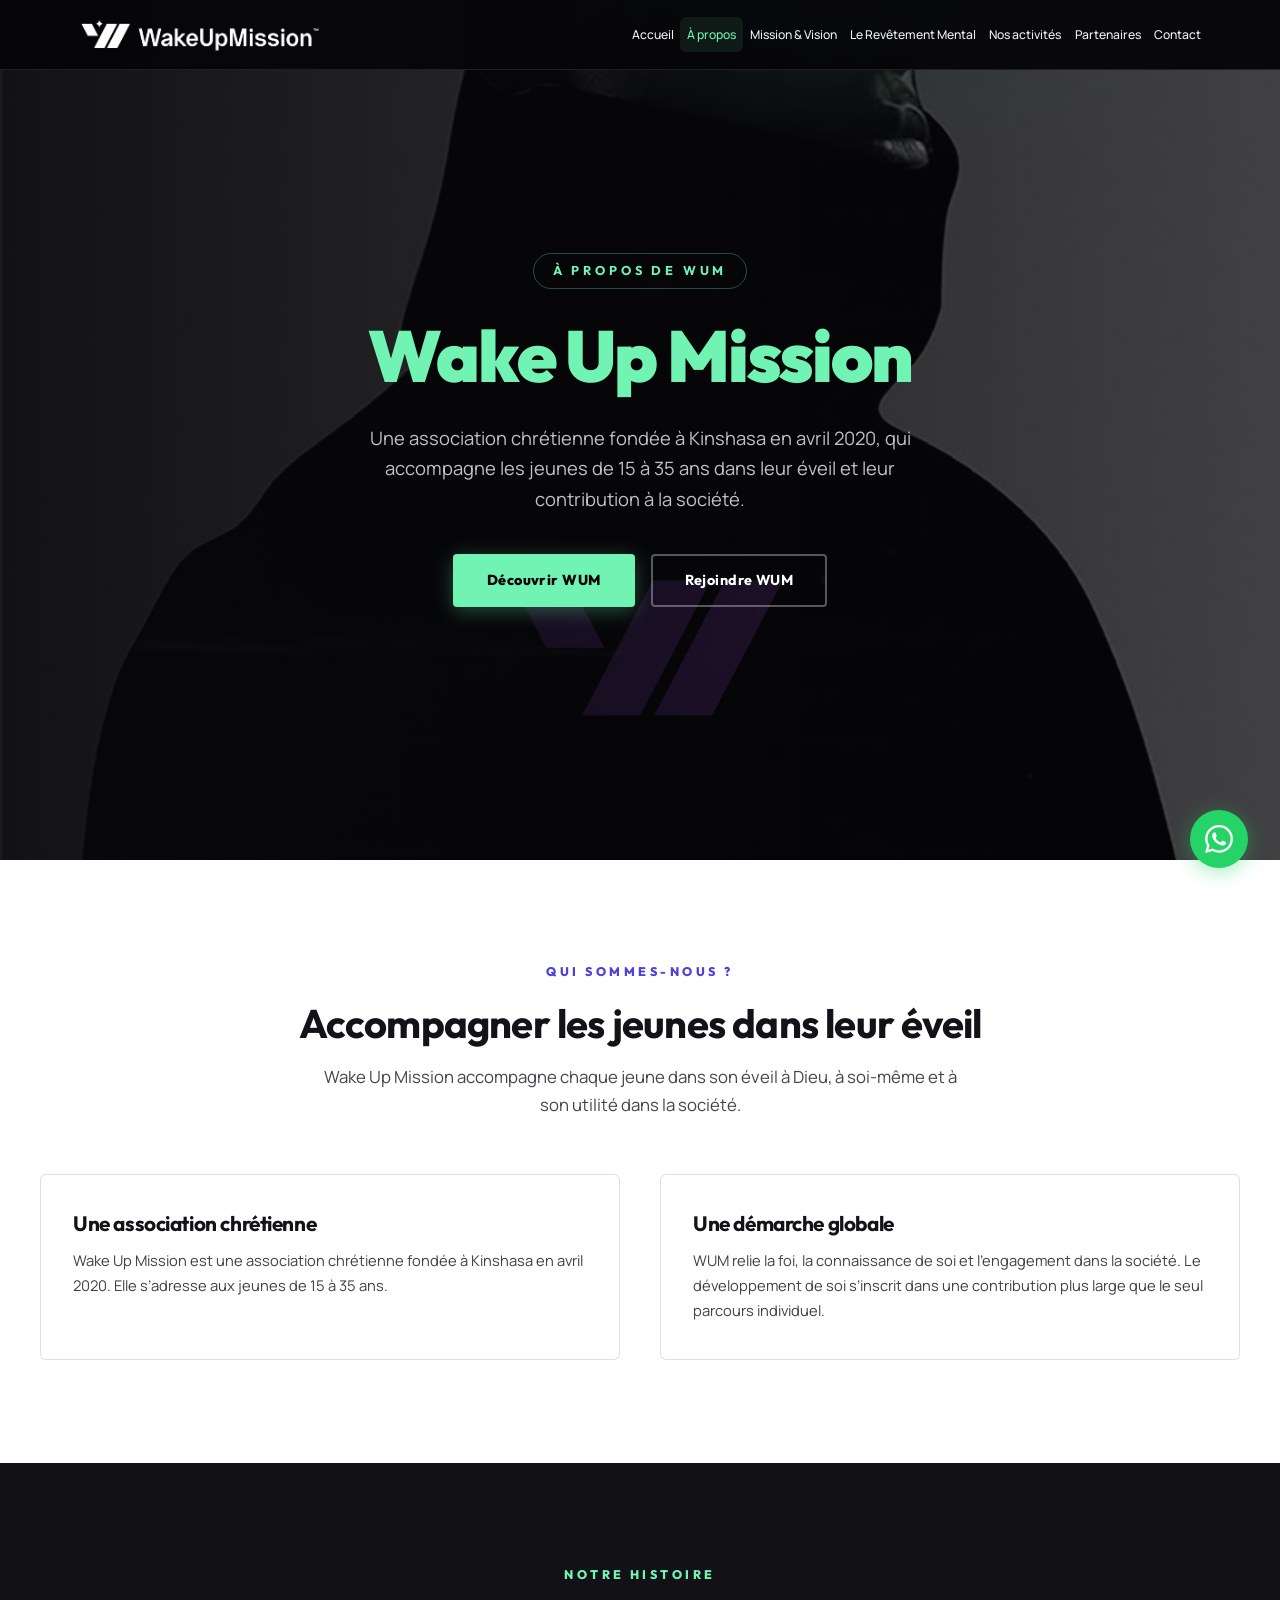
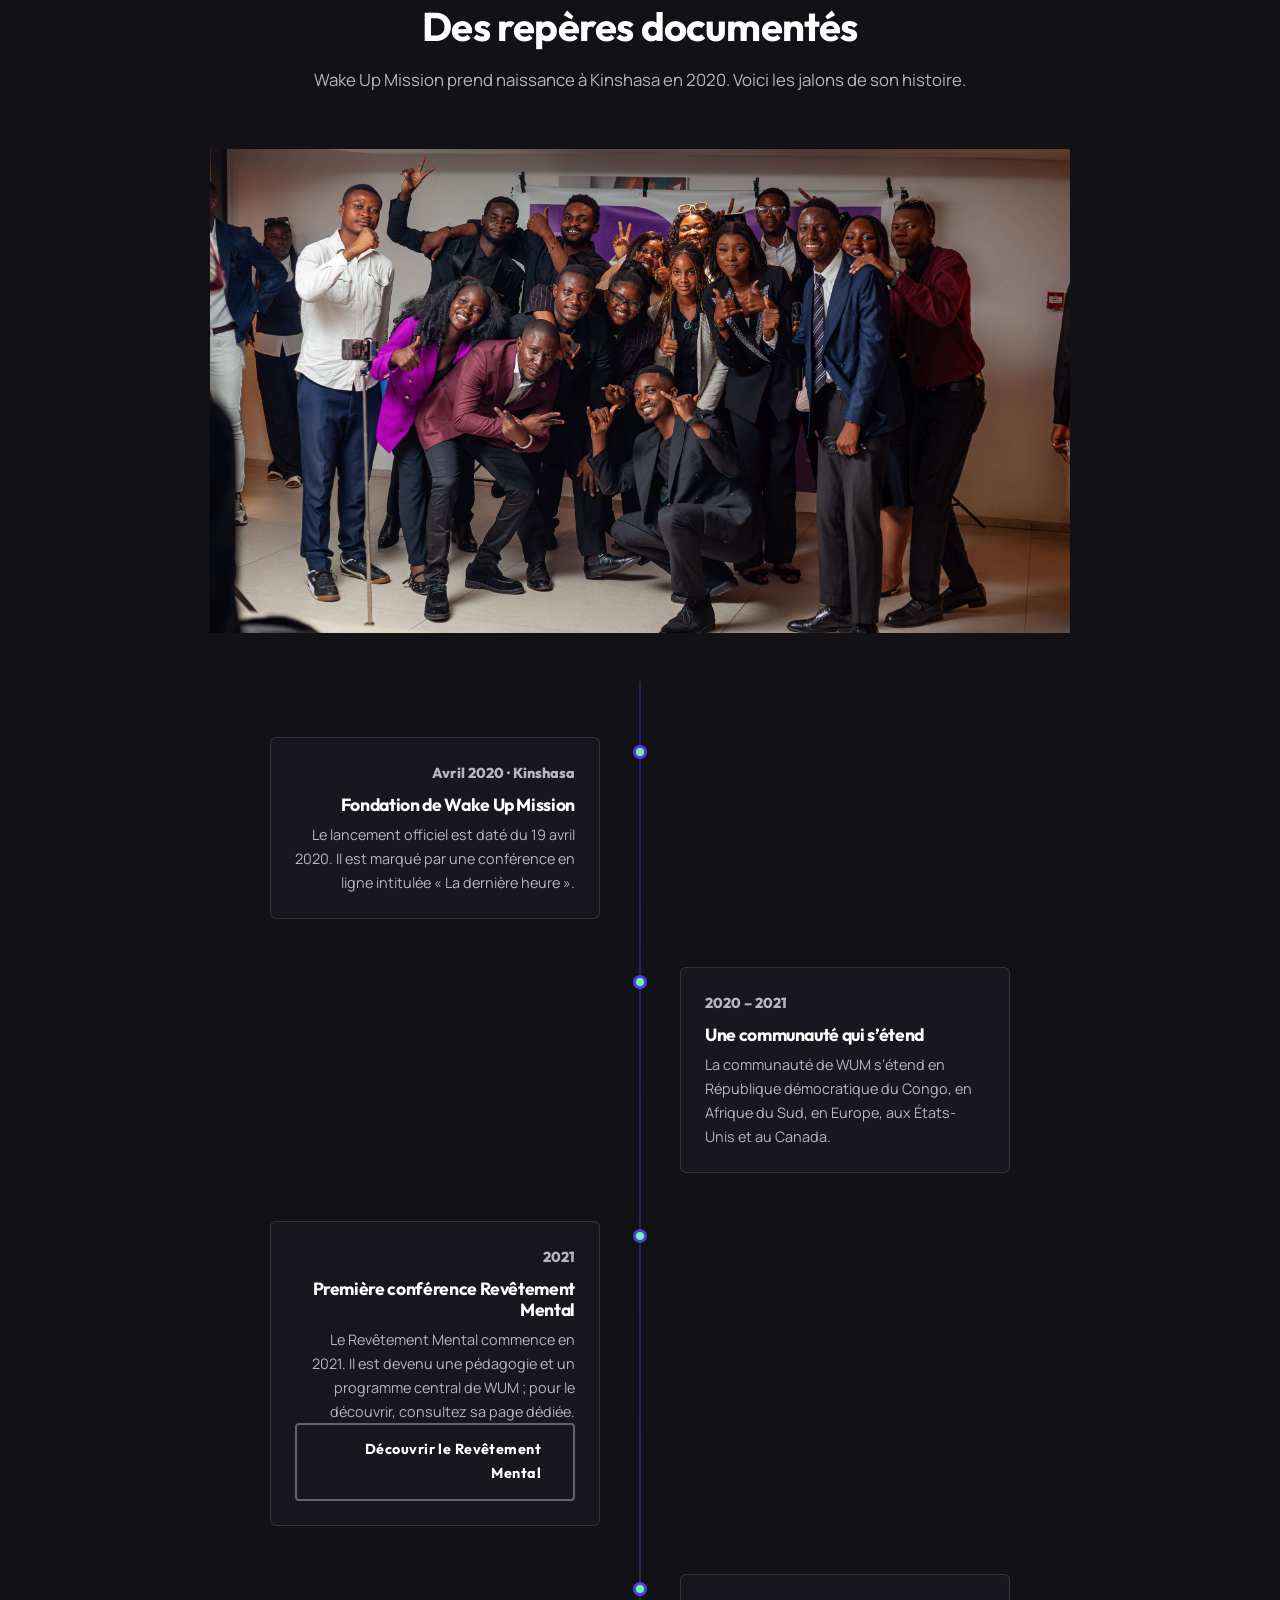
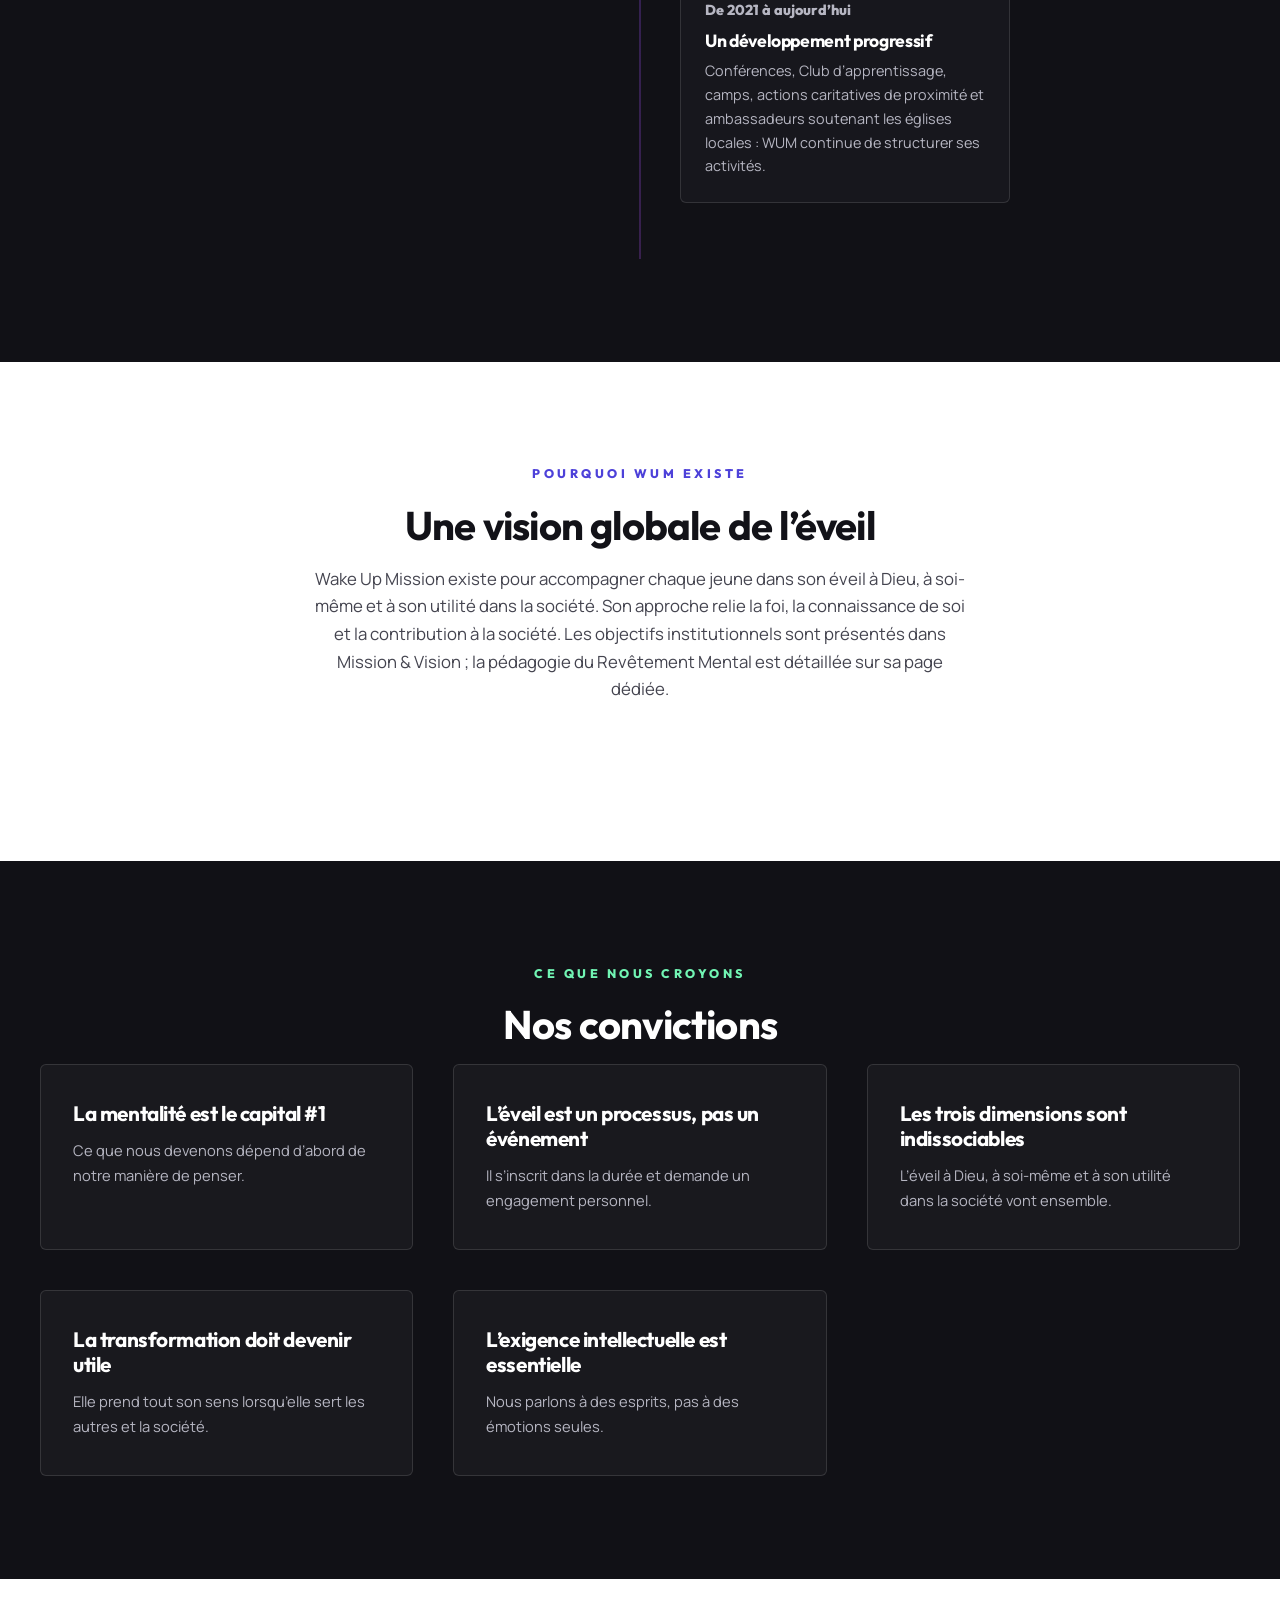
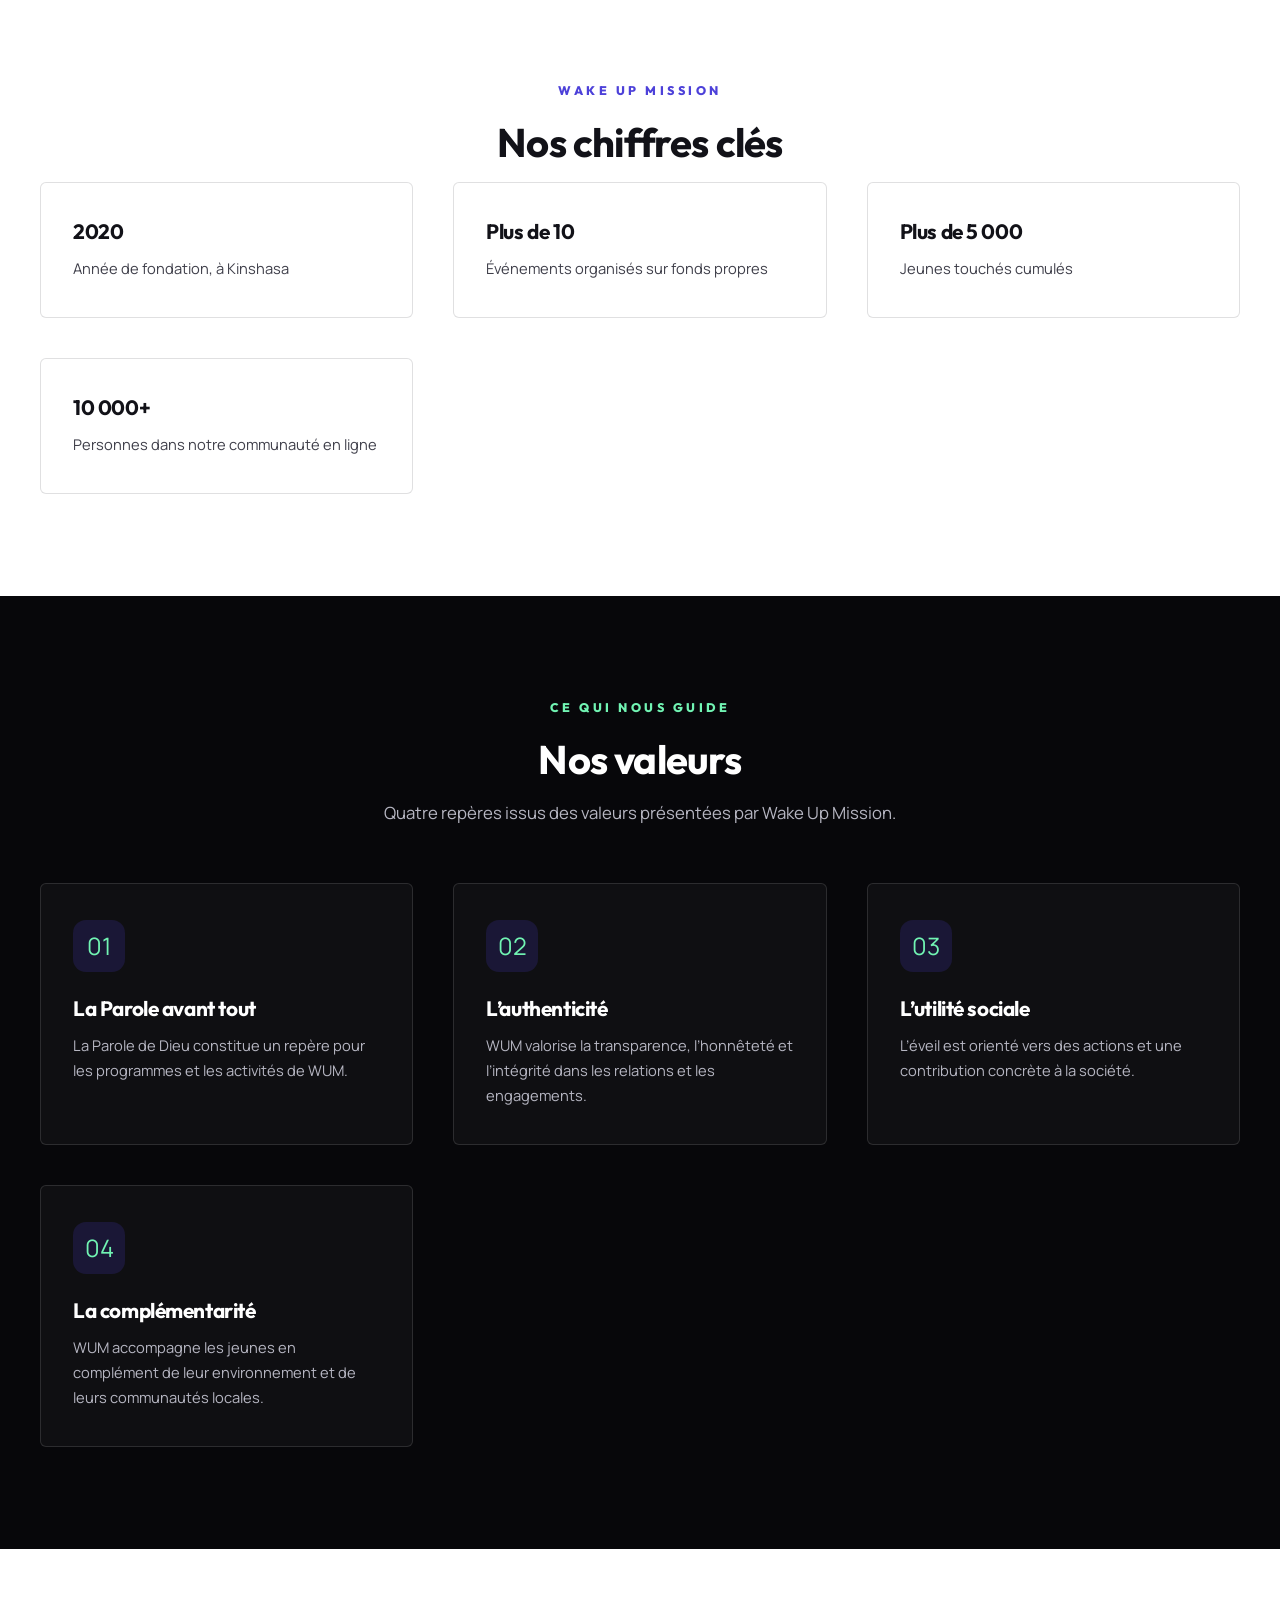
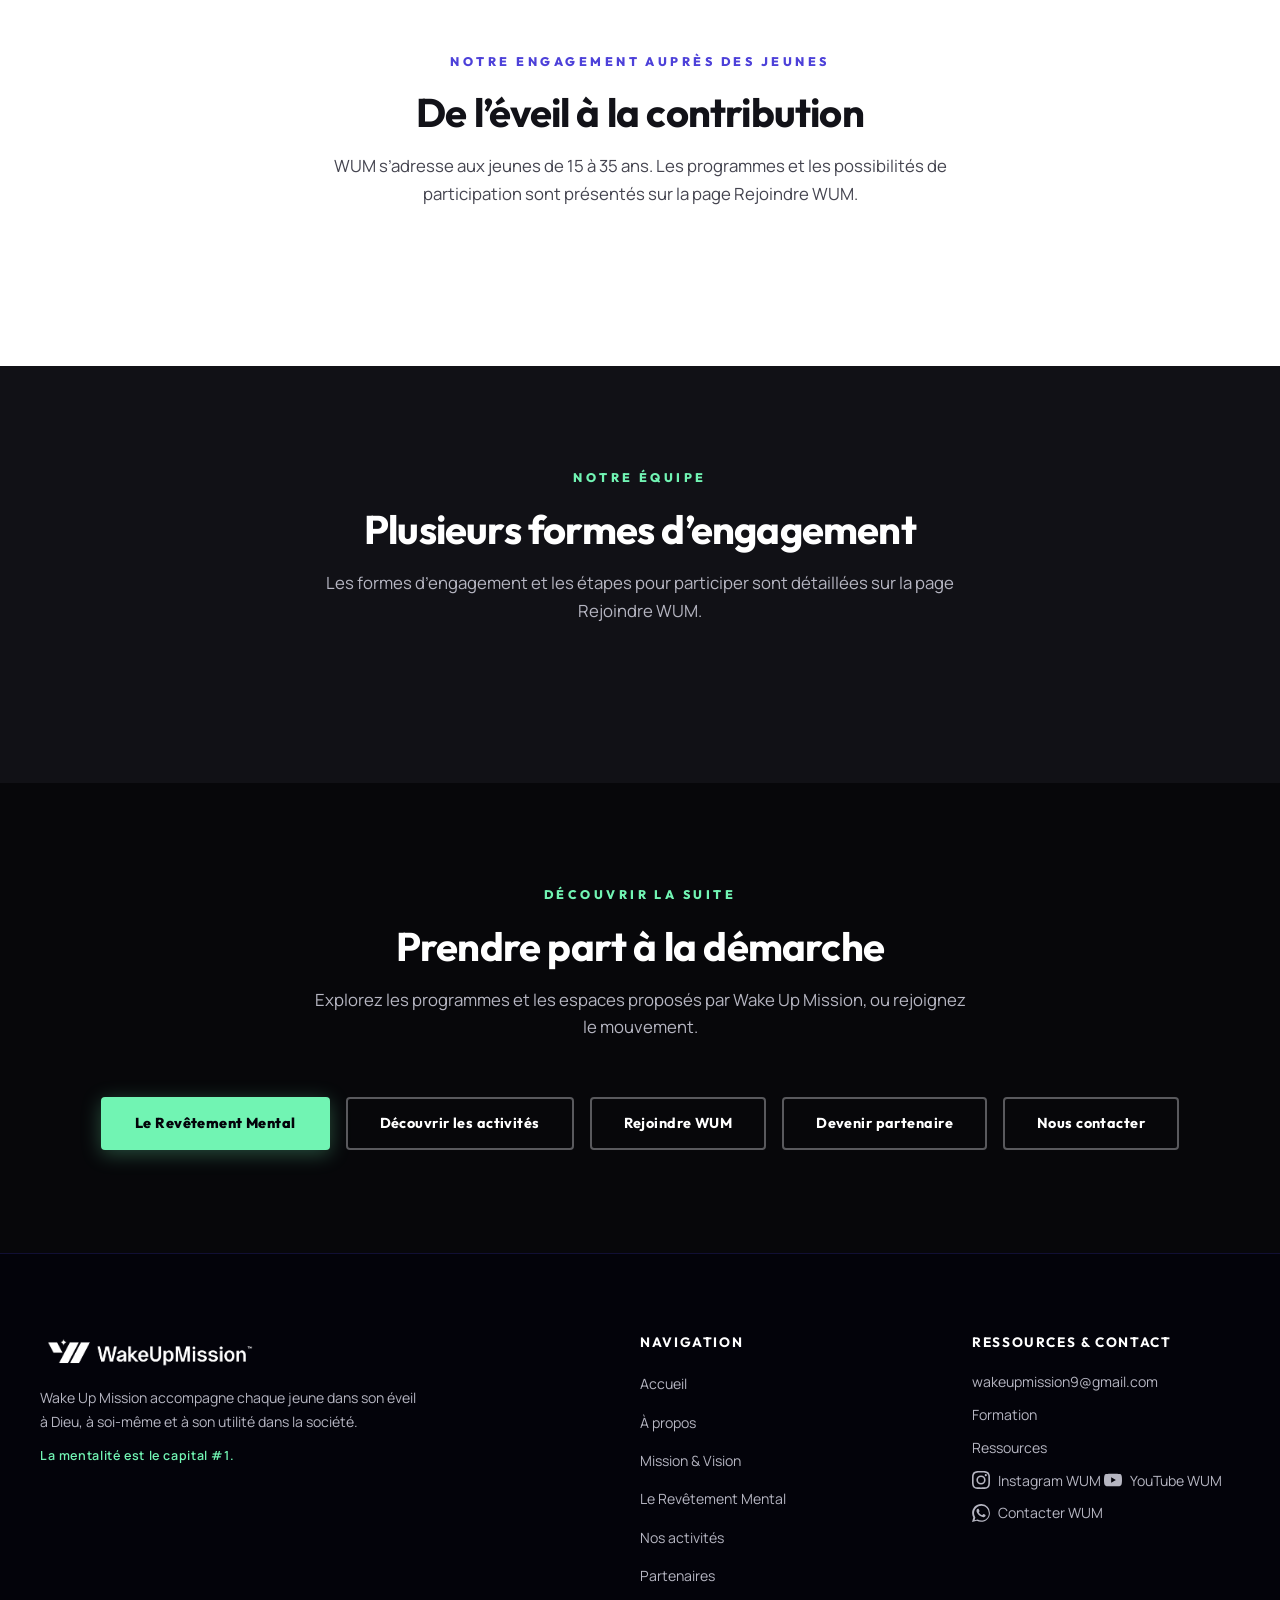
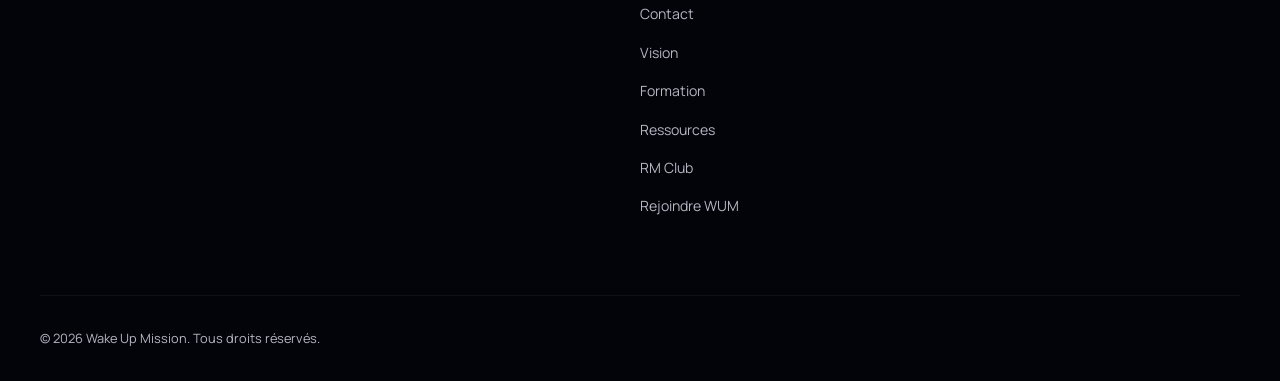
==== commit 2b28339e: "Refonte visuelle du site WUM : style, photos de fond et héros d'accueil Co-authored-by: Copilot <223" ====
--- a/a-propos.html
+++ b/a-propos.html
@@ -27,11 +27,10 @@
         <a href="mission.html" class="nav-lien">Mission &amp; Vision</a>
         <a href="revetement-mental.html" class="nav-lien">Le Revêtement Mental</a>
         <a href="activites.html" class="nav-lien">Nos activités</a>
-        <a href="activites.html#titre-partenariat-rm5" class="nav-lien">Partenaires</a>
+        <a href="partenaires.html" class="nav-lien">Partenaires</a>
         <a href="contact.html" class="nav-lien">Contact</a>
-        <a href="rejoindre.html" class="btn-nav-cta">Rejoindre WUM</a>
       </nav>
-      <button class="toggle-mobile" id="toggle-menu-mobile" aria-label="Ouvrir le menu" aria-expanded="false">
+      <button class="toggle-mobile" id="toggle-menu-mobile" aria-label="Ouvrir le menu" aria-expanded="false" aria-controls="menu-mobile">
         <span></span>
         <span></span>
         <span></span>
@@ -46,20 +45,19 @@
     <a href="mission.html" class="nav-lien">Mission &amp; Vision</a>
     <a href="revetement-mental.html" class="nav-lien">Le Revêtement Mental</a>
     <a href="activites.html" class="nav-lien">Nos activités</a>
-    <a href="activites.html#titre-partenariat-rm5" class="nav-lien">Partenaires</a>
+    <a href="partenaires.html" class="nav-lien">Partenaires</a>
     <a href="contact.html" class="nav-lien">Contact</a>
-    <a href="rejoindre.html" class="btn-nav-cta">Rejoindre WUM</a>
   </nav>
 
   <main id="contenu-principal">
-    <section id="hero" class="hero" aria-labelledby="titre-a-propos">
+    <section id="hero" class="hero" aria-labelledby="titre-a-propos" style="background-image: url('Image/WUM_ID.png'); background-size: cover; background-position: center;">
       <div class="hero-video-conteneur" aria-hidden="true"></div>
       <div class="hero-overlay" aria-hidden="true"></div>
       <div class="hero-contenu">
         <span class="hero-tagline">À propos de WUM</span>
         <h1 class="hero-titre" id="titre-a-propos"><span class="accent">Wake Up Mission</span></h1>
         <p class="hero-sous-titre">
-          Une association chrétienne fondée à Kinshasa, engagée auprès des jeunes et de leur contribution à la société.
+          Une association chrétienne fondée à Kinshasa en avril 2020, qui accompagne les jeunes de 15 à 35 ans dans leur éveil et leur contribution à la société.
         </p>
         <div class="hero-actions">
           <a href="#qui-sommes-nous" class="btn btn-aqua">Découvrir WUM</a>
@@ -92,7 +90,10 @@
       <div class="section-conteneur">
         <span class="section-label">Notre histoire</span>
         <h2 class="section-titre" id="titre-histoire">Des repères documentés</h2>
-        <p class="section-intro">Wake Up Mission prend naissance à Kinshasa en 2020. Voici les jalons historiques rapportés dans les pages institutionnelles de WUM.</p>
+        <p class="section-intro">Wake Up Mission prend naissance à Kinshasa en 2020. Voici les jalons de son histoire.</p>
+        <figure class="photo-editoriale">
+          <img src="Image/IMG_1538.JPG" alt="Des membres de Wake Up Mission réunis lors d’une activité." width="5315" height="3543" loading="lazy" decoding="async" />
+        </figure>
         <div class="timeline">
           <article class="timeline-item">
             <span class="timeline-point" aria-hidden="true"></span>
@@ -105,21 +106,91 @@
           <article class="timeline-item">
             <span class="timeline-point" aria-hidden="true"></span>
             <div class="timeline-contenu">
+              <p class="timeline-date">2020 – 2021</p>
+              <h3>Une communauté qui s’étend</h3>
+              <p>La communauté de WUM s’étend en République démocratique du Congo, en Afrique du Sud, en Europe, aux États-Unis et au Canada.</p>
+            </div>
+          </article>
+          <article class="timeline-item">
+            <span class="timeline-point" aria-hidden="true"></span>
+            <div class="timeline-contenu">
               <p class="timeline-date">2021</p>
-              <h3>Première édition du Revêtement Mental</h3>
-              <p>La première édition de la conférence Revêtement Mental est documentée en 2021. Pour découvrir cette démarche, consultez sa page dédiée.</p>
+              <h3>Première conférence Revêtement Mental</h3>
+              <p>Le Revêtement Mental commence en 2021. Il est devenu une pédagogie et un programme central de WUM ; pour le découvrir, consultez sa page dédiée.</p>
               <a href="revetement-mental.html" class="btn btn-secondaire">Découvrir le Revêtement Mental</a>
             </div>
           </article>
+          <article class="timeline-item">
+            <span class="timeline-point" aria-hidden="true"></span>
+            <div class="timeline-contenu">
+              <p class="timeline-date">De 2021 à aujourd’hui</p>
+              <h3>Un développement progressif</h3>
+              <p>Conférences, Club d’apprentissage, camps, actions caritatives de proximité et ambassadeurs soutenant les églises locales : WUM continue de structurer ses activités.</p>
+            </div>
+          </article>
         </div>
       </div>
     </section>
 
     <section id="approche" class="fond-clair" aria-labelledby="titre-approche">
       <div class="section-conteneur">
-        <span class="section-label">Notre approche</span>
+        <span class="section-label">Pourquoi WUM existe</span>
         <h2 class="section-titre" id="titre-approche">Une vision globale de l’éveil</h2>
-        <p class="section-intro">L’approche de WUM relie la foi, la connaissance de soi et la contribution à la société. Les objectifs institutionnels sont présentés dans <a href="mission.html">Mission &amp; Vision</a> ; la pédagogie du Revêtement Mental est détaillée sur sa <a href="revetement-mental.html">page dédiée</a>.</p>
+        <p class="section-intro">Wake Up Mission existe pour accompagner chaque jeune dans son éveil à Dieu, à soi-même et à son utilité dans la société. Son approche relie la foi, la connaissance de soi et la contribution à la société. Les objectifs institutionnels sont présentés dans <a href="mission.html">Mission &amp; Vision</a> ; la pédagogie du Revêtement Mental est détaillée sur sa <a href="revetement-mental.html">page dédiée</a>.</p>
+      </div>
+    </section>
+
+    <section id="convictions" class="fond-sombre-2" aria-labelledby="titre-convictions">
+      <div class="section-conteneur">
+        <span class="section-label">Ce que nous croyons</span>
+        <h2 class="section-titre" id="titre-convictions">Nos convictions</h2>
+        <div class="grille-2">
+          <article class="carte">
+            <h3>La mentalité est le capital #1</h3>
+            <p>Ce que nous devenons dépend d’abord de notre manière de penser.</p>
+          </article>
+          <article class="carte">
+            <h3>L’éveil est un processus, pas un événement</h3>
+            <p>Il s’inscrit dans la durée et demande un engagement personnel.</p>
+          </article>
+          <article class="carte">
+            <h3>Les trois dimensions sont indissociables</h3>
+            <p>L’éveil à Dieu, à soi-même et à son utilité dans la société vont ensemble.</p>
+          </article>
+          <article class="carte">
+            <h3>La transformation doit devenir utile</h3>
+            <p>Elle prend tout son sens lorsqu’elle sert les autres et la société.</p>
+          </article>
+          <article class="carte">
+            <h3>L’exigence intellectuelle est essentielle</h3>
+            <p>Nous parlons à des esprits, pas à des émotions seules.</p>
+          </article>
+        </div>
+      </div>
+    </section>
+
+    <section id="chiffres-cles" class="fond-clair" aria-labelledby="titre-chiffres-cles">
+      <div class="section-conteneur">
+        <span class="section-label">Wake Up Mission</span>
+        <h2 class="section-titre" id="titre-chiffres-cles">Nos chiffres clés</h2>
+        <div class="grille-2">
+          <article class="carte">
+            <h3>2020</h3>
+            <p>Année de fondation, à Kinshasa</p>
+          </article>
+          <article class="carte">
+            <h3>Plus de 10</h3>
+            <p>Événements organisés sur fonds propres</p>
+          </article>
+          <article class="carte">
+            <h3>Plus de 5 000</h3>
+            <p>Jeunes touchés cumulés</p>
+          </article>
+          <article class="carte">
+            <h3>10 000+</h3>
+            <p>Personnes dans notre communauté en ligne</p>
+          </article>
+        </div>
       </div>
     </section>
 
@@ -178,6 +249,8 @@
           <a href="revetement-mental.html" class="btn btn-aqua">Le Revêtement Mental</a>
           <a href="activites.html" class="btn btn-secondaire">Découvrir les activités</a>
           <a href="rejoindre.html" class="btn btn-secondaire">Rejoindre WUM</a>
+          <a href="partenaires.html" class="btn btn-secondaire">Devenir partenaire</a>
+          <a href="contact.html" class="btn btn-secondaire">Nous contacter</a>
         </div>
       </div>
     </section>
@@ -200,6 +273,12 @@
           <li><a href="mission.html">Mission &amp; Vision</a></li>
           <li><a href="revetement-mental.html">Le Revêtement Mental</a></li>
           <li><a href="activites.html">Nos activités</a></li>
+          <li><a href="partenaires.html">Partenaires</a></li>
+          <li><a href="contact.html">Contact</a></li>
+          <li><a href="vision.html">Vision</a></li>
+          <li><a href="formations.html">Formation</a></li>
+          <li><a href="ressources.html">Ressources</a></li>
+          <li><a href="RM_Club.html">RM Club</a></li>
           <li><a href="rejoindre.html">Rejoindre WUM</a></li>
         </ul>
       </div>
--- a/css/style.css
+++ b/css/style.css
@@ -37,7 +37,7 @@
    1. VARIABLES CSS - Charte graphique officielle WUM
    Modifier ici pour changer l'ensemble du design du site.
    ------------------------------------------------------------------ */
-@import url('https://fonts.googleapis.com/css2?family=Outfit:wght@300;400;500;600;700;800;900&family=Nexa:wght@300;400;500;600;700&display=swap');
+@import url('https://fonts.googleapis.com/css2?family=Manrope:wght@300;400;500;600;700;800&family=Outfit:wght@300;400;500;600;700;800;900&display=swap');
 
 :root {
   /* --- Couleurs principales (officielle identité visuelle WUM) --- */
@@ -50,13 +50,13 @@
 
   /* --- Fonds des sections --- */
   --fond-sombre: #07070A;         /* Fond très sombre (dark mode) */
-  --fond-sombre-2: #0F0F18;      /* Fond légèrement plus clair pour les cartes */
+  --fond-sombre-2: #111116;      /* Fond légèrement plus clair pour les cartes */
   --fond-clair: #FFFFFF;          /* Fond blanc pour sections claires */
 
   /* --- Textes --- */
   --texte-clair: #F0F0F6;         /* Texte sur fond sombre */
   --texte-sombre: #121218;        /* Texte sur fond clair */
-  --texte-secondaire: #8A8A9A;    /* Légendes, sous-titres */
+  --texte-secondaire: #B6B6C2;    /* Légendes, sous-titres */
 
   /* --- Dégradés --- */
   --gradient-bleu-violet: linear-gradient(135deg, #4D41D9 0%, #803DB4 100%);
@@ -68,7 +68,7 @@
   --overlay-photo: rgba(7, 7, 10, 0.74);
   --verre-sombre: rgba(12, 12, 22, 0.48);
   --verre-clair: rgba(255, 255, 255, 0.58);
-  --texte-footer: #8A8A9A;
+  --texte-footer: #B6B6C2;
   --blanc: #FFFFFF;
   --bleu-principal: #4D41D9;
   --police-titre: 'Outfit', sans-serif;
@@ -76,8 +76,8 @@
   /* --- Typographies --- */
   /* Police display condensée pour les titres (SemiBold à Black) */
   --police-titre: 'Outfit', sans-serif;
-  /* Police douce pour le texte courant (Nexa selon charte WUM) */
-  --police-corps: 'Nexa', sans-serif;
+  /* Police douce pour le texte courant */
+  --police-corps: 'Manrope', sans-serif;
 
   /* --- Transitions --- */
   --transition-lisse: all 0.35s cubic-bezier(0.25, 0.8, 0.25, 1);
@@ -85,7 +85,7 @@
 
   /* --- Espacements standard --- */
   --max-largeur: 1200px;
-  --padding-section: 6rem 2rem;
+  --padding-section: clamp(4rem, 8vw, 7rem) clamp(1rem, 5vw, 2rem);
 }
 
 
@@ -142,11 +142,11 @@
 
 /* ------------------------------------------------------------------
    3. HEADER & NAVIGATION
-   Barre de navigation fixe avec effet glassmorphism.
+   Barre de navigation fixe, sobre et lisible.
    
    COMMENT MODIFIER :
    - Changer la hauteur : modifier padding dans .header-container
-   - Changer la couleur de fond : modifier --glass-bg
+   - Changer la couleur de fond : modifier la règle header
    - Ajouter/supprimer des liens : modifier les HTML des nav
    ------------------------------------------------------------------ */
 header {
@@ -155,11 +155,8 @@
   left: 0;
   width: 100%;
   z-index: 1000;
-  background: var(--glass-bg);
-  backdrop-filter: blur(14px);
-  -webkit-backdrop-filter: blur(14px);
-  border-bottom: 1px solid var(--glass-border);
-  box-shadow: 0 2px 30px rgba(0, 0, 0, 0.4);
+  background: rgba(7, 7, 10, 0.96);
+  border-bottom: 1px solid rgba(255, 255, 255, 0.1);
   transition: var(--transition-lisse);
 }
 
@@ -223,13 +220,13 @@
   color: var(--blanc) !important;
   font-weight: 700;
   padding: 0.55rem 1.3rem;
-  border-radius: 50px;
+  border-radius: 4px;
   border: 2px solid transparent;
   font-family: var(--police-titre);
   font-size: 0.8rem;
   letter-spacing: 0.04em;
   text-transform: uppercase;
-  box-shadow: 0 4px 15px rgba(77, 65, 217, 0.35);
+  box-shadow: none;
   transition: var(--transition-lisse);
   margin-left: 0.5rem;
 }
@@ -238,8 +235,7 @@
   background: transparent;
   border-color: var(--bleu-principal);
   color: var(--blanc) !important;
-  box-shadow: 0 4px 20px rgba(77, 65, 217, 0.5);
-  transform: translateY(-2px);
+  box-shadow: none;
 }
 
 /* --- Bouton bascule menu mobile --- */
@@ -284,12 +280,15 @@
   flex-direction: column;
   gap: 0.5rem;
   box-shadow: -15px 0 40px rgba(0, 0, 0, 0.6);
-  transition: right 0.4s cubic-bezier(0.25, 0.8, 0.25, 1);
+  transition: right 0.4s cubic-bezier(0.25, 0.8, 0.25, 1), visibility 0s linear 0.4s;
+  visibility: hidden;
   z-index: 999;
 }
 
 .menu-mobile.ouvert {
   right: 0;
+  visibility: visible;
+  transition-delay: 0s;
 }
 
 /* Overlay sombre derrière le menu mobile */
@@ -322,24 +321,24 @@
 
 
 /* ------------------------------------------------------------------
-   4. HERO SECTION - Page d'accueil
-   Bannière principale de plein écran avec vidéo d'ambiance.
+   4. HERO SECTION
+   Bannière principale de page, photographique sur l'accueil.
    
    COMMENT MODIFIER :
-   - Remplacer la vidéo : changer l'attribut src dans <video>
-   - Modifier le texte : éditer le contenu dans index.html
-   - Ajuster l'opacité de la vidéo : modifier opacity dans .hero-video
+   - Modifier la photographie d'accueil : éditer .hero-visuel dans index.html
+   - Modifier le texte : éditer le contenu dans la page concernée
    ------------------------------------------------------------------ */
 .hero {
   position: relative;
-  height: 100vh;
-  min-height: 620px;
+  height: auto;
+  min-height: min(100svh, 860px);
   display: flex;
   align-items: center;
   justify-content: center;
   padding: 0 2rem;
   overflow: hidden;
-  background-image: url('../Image/WUM_ID.png');
+  background-color: var(--fond-sombre);
+  background-image: none;
   background-position: center center;
   background-size: cover;
   background-repeat: no-repeat;
@@ -364,7 +363,7 @@
 .hero-overlay {
   position: absolute;
   inset: 0;
-  background: radial-gradient(ellipse at center, rgba(7, 7, 10, 0.72) 0%, rgba(7, 7, 10, 0.92) 100%);
+  background: linear-gradient(90deg, rgba(7, 7, 10, 0.92), rgba(7, 7, 10, 0.58));
   z-index: 2;
 }
 
@@ -398,10 +397,7 @@
 }
 
 .hero-titre .accent {
-  background: var(--gradient-bleu-violet);
-  -webkit-background-clip: text;
-  -webkit-text-fill-color: transparent;
-  background-clip: text;
+  color: var(--aqua-marine);
 }
 
 .hero-sous-titre {
@@ -439,10 +435,136 @@
 
 .hero-instagram a:hover { opacity: 0.8; }
 
+.page-accueil #hero {
+  display: grid;
+  grid-template-columns: minmax(0, 1.1fr) minmax(260px, 0.9fr);
+  align-items: center;
+  justify-content: normal;
+  gap: clamp(2rem, 6vw, 5rem);
+  min-height: min(100svh, 900px);
+  padding: 8rem max(1rem, calc((100vw - var(--max-largeur)) / 2)) 5rem;
+  background: var(--fond-sombre);
+}
+
+.page-accueil #hero .hero-contenu {
+  max-width: 700px;
+  text-align: left;
+}
+
+.page-accueil #hero .hero-titre {
+  font-size: clamp(3rem, 6.5vw, 5.5rem);
+  line-height: 1.05;
+}
+
+.page-accueil #hero .hero-sous-titre {
+  max-width: 620px;
+  margin: 0 0 2rem;
+}
+
+.page-accueil #hero .hero-sous-titre strong {
+  display: inline-block;
+  margin-top: 0.75rem;
+  color: var(--aqua-marine);
+  font-family: var(--police-titre);
+  font-size: 1.2rem;
+}
+
+.page-accueil #hero .hero-actions {
+  justify-content: flex-start;
+}
+
+.page-accueil #chiffres-cles .carte h3 {
+  margin-bottom: 0.35rem;
+  color: var(--bleu-principal);
+  font-size: clamp(2rem, 4vw, 3rem);
+  font-variant-numeric: tabular-nums;
+}
+
+.hero-visuel {
+  position: relative;
+  z-index: 3;
+  min-width: 0;
+  margin: 0;
+  overflow: hidden;
+  border: 1px solid rgba(255, 255, 255, 0.18);
+}
+
+.hero-visuel img {
+  width: 100%;
+  aspect-ratio: 4 / 5;
+  max-height: min(680px, 75svh);
+  object-fit: cover;
+  object-position: center 68%;
+}
+
+.photo-editoriale {
+  max-width: 860px;
+  margin: 2.5rem auto 3rem;
+  overflow: hidden;
+}
+
+.photo-editoriale img {
+  width: 100%;
+  aspect-ratio: 16 / 9;
+  object-fit: cover;
+}
+
+.activites-cta-visuel {
+  max-width: 800px;
+  margin: 0 auto 2.5rem;
+  overflow: hidden;
+}
+
+.activites-cta-visuel img {
+  width: 100%;
+  aspect-ratio: 16 / 9;
+  object-fit: cover;
+  object-position: center 58%;
+}
+
+a:focus-visible,
+button:focus-visible,
+input:focus-visible,
+select:focus-visible,
+textarea:focus-visible {
+  outline: 3px solid var(--aqua-marine);
+  outline-offset: 4px;
+}
+
+@media (prefers-reduced-motion: reduce) {
+  html,
+  *,
+  *::before,
+  *::after {
+    scroll-behavior: auto !important;
+    animation-duration: 0.01ms !important;
+    animation-iteration-count: 1 !important;
+    transition-duration: 0.01ms !important;
+  }
+}
+
+@media (max-width: 768px) {
+  .page-accueil #hero {
+    grid-template-columns: 1fr;
+    gap: 2rem;
+    min-height: 0;
+    padding: 8rem 1rem 3rem;
+  }
+
+  .page-accueil #hero .hero-contenu {
+    max-width: 100%;
+  }
+
+  .hero-visuel img {
+    aspect-ratio: 1 / 1;
+    max-height: none;
+  }
+}
+
 
 /* ------------------------------------------------------------------
    5. SECTIONS & LAYOUT GÉNÉRAL
-   Chaque section alterne entre fond sombre et fond clair.
+   Les sections alternent entre fond sombre et fond clair.
    ------------------------------------------------------------------ */
 section {
   padding: var(--padding-section);
@@ -499,28 +621,9 @@
 }
 
 .fond-sombre-2 {
-  position: relative;
-  isolation: isolate;
   background-color: var(--fond-sombre-2);
-  background-image: url('../Image/IMG_1357.JPG');
-  background-position: center center;
-  background-size: cover;
-  background-repeat: no-repeat;
+  background-image: none;
   color: var(--texte-clair);
-}
-
-.fond-sombre-2::before {
-  content: '';
-  position: absolute;
-  inset: 0;
-  background: var(--overlay-photo);
-  z-index: 0;
-  pointer-events: none;
-}
-
-.fond-sombre-2 > * {
-  position: relative;
-  z-index: 1;
 }
 
 .fond-clair {
@@ -555,7 +658,7 @@
   justify-content: center;
   gap: 0.5rem;
   padding: 0.8rem 2rem;
-  border-radius: 50px;
+  border-radius: 4px;
   font-weight: 700;
   font-family: var(--police-titre);
   font-size: 0.9rem;
@@ -590,6 +693,16 @@
   transform: translateY(-2px);
 }
 
+.fond-clair .btn-secondaire {
+  border-color: rgba(18, 18, 24, 0.35);
+  color: var(--texte-sombre);
+}
+
+.fond-clair .btn-secondaire:hover {
+  border-color: var(--bleu-principal);
+  color: var(--bleu-principal);
+}
+
 .btn-aqua {
   background-color: var(--aqua-marine);
   color: #03030A;
@@ -620,20 +733,14 @@
 
 /* ------------------------------------------------------------------
    6b. COMPOSANTS : CARTES (Cards)
-   Verre dépoli site-wide : le fond de la carte floute ce qui se trouve derrière.
    ------------------------------------------------------------------ */
 .carte {
   position: relative;
-  isolation: isolate;
-  overflow: hidden;
   padding: 2.25rem 2rem;
-  border-radius: 18px;
-  transition: var(--transition-lisse);
-  background: var(--verre-sombre);
-  border: 1px solid rgba(255, 255, 255, 0.12);
-  box-shadow: 0 8px 32px rgba(0, 0, 0, 0.22);
-  backdrop-filter: blur(18px) saturate(1.35);
-  -webkit-backdrop-filter: blur(18px) saturate(1.35);
+  border-radius: 6px;
+  transition: border-color 0.18s ease, background-color 0.18s ease;
+  background: #17171d;
+  border: 1px solid rgba(255, 255, 255, 0.1);
 }
 
 .carte > * {
@@ -643,17 +750,15 @@
 
 .fond-sombre .carte,
 .fond-sombre-2 .carte {
-  background: var(--verre-sombre);
+  background: rgba(255, 255, 255, 0.035);
   border: 1px solid rgba(255, 255, 255, 0.12);
   color: var(--texte-clair);
 }
 
 .fond-sombre .carte:hover,
 .fond-sombre-2 .carte:hover {
-  transform: translateY(-6px);
-  background: rgba(18, 16, 36, 0.58);
-  border-color: rgba(113, 244, 179, 0.35);
-  box-shadow: 0 18px 44px rgba(0, 0, 0, 0.35);
+  background: rgba(255, 255, 255, 0.06);
+  border-color: rgba(113, 244, 179, 0.45);
 }
 
 .fond-sombre .carte h3,
@@ -662,15 +767,13 @@
 }
 
 .fond-clair .carte {
-  background: var(--verre-clair);
-  border: 1px solid rgba(77, 65, 217, 0.14);
-  box-shadow: 0 8px 28px rgba(15, 15, 24, 0.08);
+  background: #fff;
+  border: 1px solid rgba(18, 18, 24, 0.13);
+  box-shadow: none;
 }
 
 .fond-clair .carte:hover {
-  transform: translateY(-5px);
-  box-shadow: 0 12px 35px rgba(77, 65, 217, 0.12);
-  border-color: rgba(77, 65, 217, 0.28);
+  border-color: rgba(77, 65, 217, 0.48);
 }
 
 .carte-icone {
@@ -842,12 +945,10 @@
 }
 
 .timeline-contenu {
-  background: var(--verre-sombre);
+  background: #17171d;
   border: 1px solid rgba(255, 255, 255, 0.12);
-  border-radius: 14px;
+  border-radius: 6px;
   padding: 1.5rem;
-  backdrop-filter: blur(16px) saturate(1.3);
-  -webkit-backdrop-filter: blur(16px) saturate(1.3);
 }
 
 .timeline-contenu h3 {
